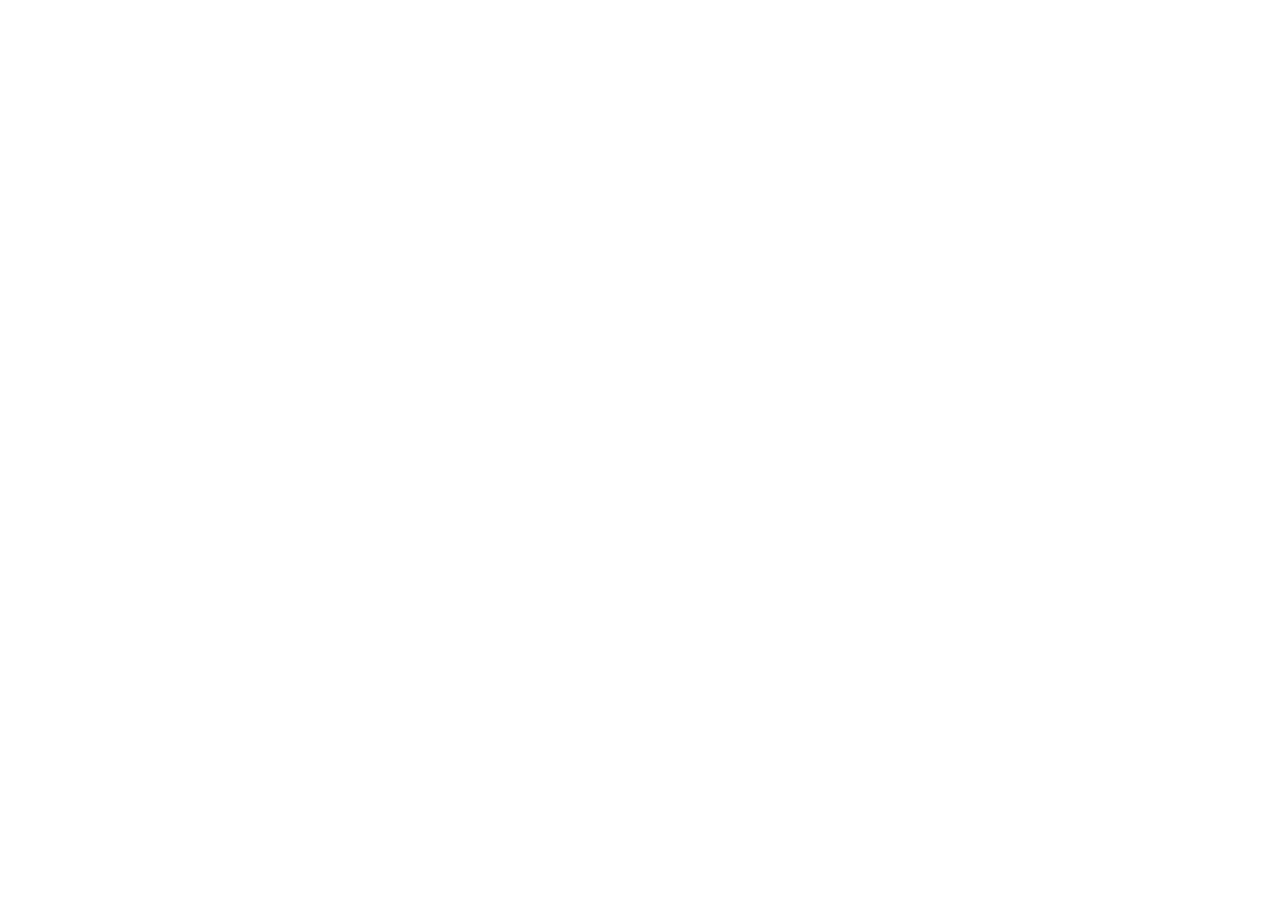
==== index.html @ 5c96bc86 "Commit 1 : arborecence et structure HTML" ====
<!DOCTYPE html>
<html lang="fr">
<head>
  <meta charset="UTF-8">
  <meta name="viewport" content="width=device-width, initial-scale=1.0">
  <title>AfriTalent - Accueil</title>

  <link href="https://cdn.jsdelivr.net/npm/bootstrap@5.3.0/dist/css/bootstrap.min.css" rel="stylesheet">
  <link href="https://cdn.jsdelivr.net/npm/bootstrap-icons@1.11.1/font/bootstrap-icons.css" rel="stylesheet">
  <link rel="stylesheet" href="css/style.css">
</head>

<body>

  <!-- Accueil -->

  <script src="https://cdn.jsdelivr.net/npm/bootstrap@5.3.0/dist/js/bootstrap.bundle.min.js"></script>
  <script src="js/main.js"></script>

</body>
</html>
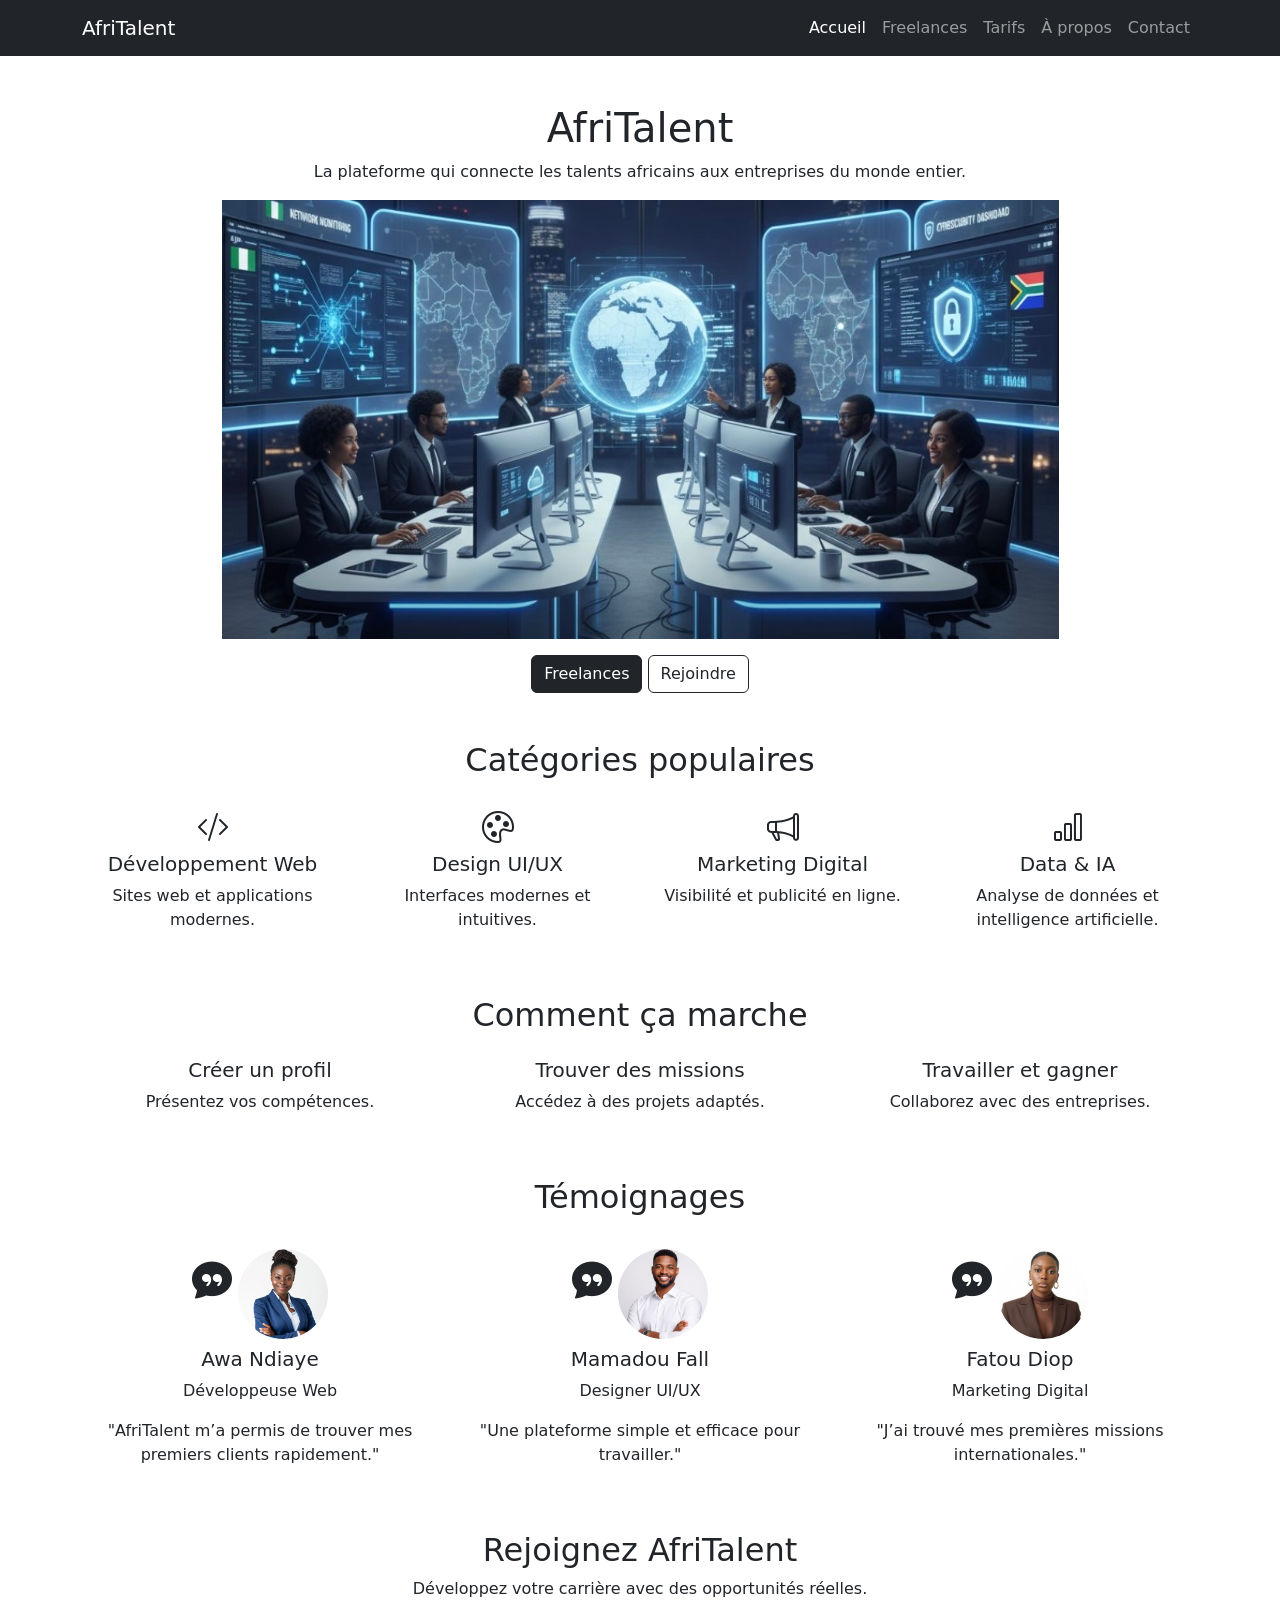
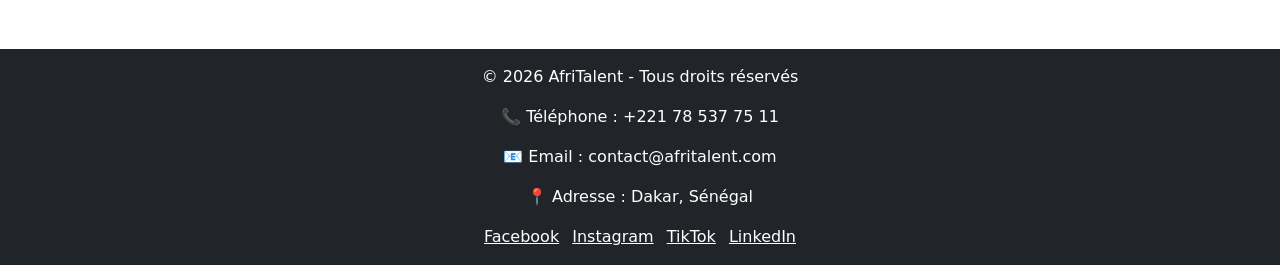
==== commit 7c15acbe: "Commit 2 : ajout de la structure complète des sections du site AfriTalent" ====
--- a/index.html
+++ b/index.html
@@ -12,8 +12,197 @@
 
 <body>
 
-  <!-- Accueil -->
-
+ <!-- NAVBAR -->
+<header>
+<nav class="navbar navbar-expand-lg navbar-dark bg-dark">
+<div class="container">
+
+<a class="navbar-brand" href="index.html">AfriTalent</a>
+
+<button class="navbar-toggler" type="button" data-bs-toggle="collapse" data-bs-target="#menu">
+<span class="navbar-toggler-icon"></span>
+</button>
+
+<div class="collapse navbar-collapse" id="menu">
+
+<ul class="navbar-nav ms-auto">
+
+<li class="nav-item"><a class="nav-link active" href="index.html">Accueil</a></li>
+<li class="nav-item"><a class="nav-link" href="freelances.html">Freelances</a></li>
+<li class="nav-item"><a class="nav-link" href="tarifs.html">Tarifs</a></li>
+<li class="nav-item"><a class="nav-link" href="about.html">À propos</a></li>
+<li class="nav-item"><a class="nav-link" href="contact.html">Contact</a></li>
+
+</ul>
+
+</div>
+</div>
+</nav>
+</header>
+
+<!-- MAIN -->
+<main>
+
+<!-- HERO -->
+
+<section class="container text-center my-5">
+
+<h1>AfriTalent</h1>
+
+<p>La plateforme qui connecte les talents africains aux entreprises du monde entier.</p>
+
+<img src="images/hero.jpg" class="img-fluid w-75 mx-auto d-block" alt="Image principale AfriTalent">
+
+<div class="mt-3">
+<a href="freelances.html" class="btn btn-dark">Freelances</a>
+<a href="contact.html" class="btn btn-outline-dark">Rejoindre</a>
+</div>
+
+</section>
+
+<!-- CATEGORIES -->
+<section class="container my-5">
+
+<h2 class="text-center mb-4">Catégories populaires</h2>
+
+<div class="row text-center">
+
+<div class="col-md-3">
+<i class="bi bi-code-slash fs-2"></i>
+<h5>Développement Web</h5>
+<p>Sites web et applications modernes.</p>
+</div>
+
+<div class="col-md-3">
+<i class="bi bi-palette fs-2"></i>
+<h5>Design UI/UX</h5>
+<p>Interfaces modernes et intuitives.</p>
+</div>
+
+<div class="col-md-3">
+<i class="bi bi-megaphone fs-2"></i>
+<h5>Marketing Digital</h5>
+<p>Visibilité et publicité en ligne.</p>
+</div>
+
+<div class="col-md-3">
+<i class="bi bi-bar-chart fs-2"></i>
+<h5>Data & IA</h5>
+<p>Analyse de données et intelligence artificielle.</p>
+</div>
+
+</div>
+
+</section>
+
+<!-- COMMENT ÇA MARCHE -->
+<section class="container my-5">
+
+<h2 class="text-center mb-4">Comment ça marche</h2>
+
+<div class="row text-center">
+
+<div class="col-md-4">
+<h5>Créer un profil</h5>
+<p>Présentez vos compétences.</p>
+</div>
+
+<div class="col-md-4">
+<h5>Trouver des missions</h5>
+<p>Accédez à des projets adaptés.</p>
+</div>
+
+<div class="col-md-4">
+<h5>Travailler et gagner</h5>
+<p>Collaborez avec des entreprises.</p>
+</div>
+
+</div>
+
+</section>
+
+<!-- TÉMOIGNAGES (CORRIGÉ) -->
+<section class="container my-5">
+
+<h2 class="text-center mb-4">Témoignages</h2>
+
+<div class="row text-center">
+
+<div class="col-md-4">
+
+<i class="bi bi-chat-quote-fill fs-1"></i>
+
+<img src="images/testi1.jpg" class="img-fluid rounded-circle mt-2" width="90" alt="Awa Ndiaye">
+
+<h5 class="mt-2">Awa Ndiaye</h5>
+<p>Développeuse Web</p>
+
+<p>"AfriTalent m’a permis de trouver mes premiers clients rapidement."</p>
+
+</div>
+
+<div class="col-md-4">
+
+<i class="bi bi-chat-quote-fill fs-1"></i>
+
+<img src="images/testi2.jpg" class="img-fluid rounded-circle mt-2" width="90" alt="Mamadou Fall">
+
+<h5 class="mt-2">Mamadou Fall</h5>
+<p>Designer UI/UX</p>
+
+<p>"Une plateforme simple et efficace pour travailler."</p>
+
+</div>
+
+<div class="col-md-4">
+
+<i class="bi bi-chat-quote-fill fs-1"></i>
+
+<img src="images/testi3.jpg" class="img-fluid rounded-circle mt-2" width="90" alt="Fatou Diop">
+
+<h5 class="mt-2">Fatou Diop</h5>
+<p>Marketing Digital</p>
+
+<p>"J’ai trouvé mes premières missions internationales."</p>
+
+</div>
+
+</div>
+
+</section>
+
+<!-- CTA -->
+<section class="container text-center my-5">
+
+<h2>Rejoignez AfriTalent</h2>
+<p>Développez votre carrière avec des opportunités réelles.</p>
+
+</section>
+
+</main>
+
+<!-- FOOTER -->
+<footer class="bg-dark text-white text-center p-3">
+  <p>© 2026 AfriTalent - Tous droits réservés</p>
+
+  <div>
+    <p>📞 Téléphone : +221 78 537 75 11</p>
+    <p>📧 Email : contact@afritalent.com</p>
+    <p>📍 Adresse : Dakar, Sénégal</p>
+  </div>
+
+  <div class="mt-2">
+    <a href="https://www.facebook.com/" target="_blank" class="text-white me-2">Facebook</a>
+    <a href="https://www.instagram.com/" target="_blank" class="text-white me-2">Instagram</a>
+    <a href="https://www.tiktok.com/" target="_blank" class="text-white me-2">TikTok</a>
+    <a href="https://www.linkedin.com/" target="_blank" class="text-white">LinkedIn</a>
+  </div>
+
+</footer>
+</footer>
+
+<!-- Bootstrap JS -->
+ 
   <script src="https://cdn.jsdelivr.net/npm/bootstrap@5.3.0/dist/js/bootstrap.bundle.min.js"></script>
   <script src="js/main.js"></script>
 
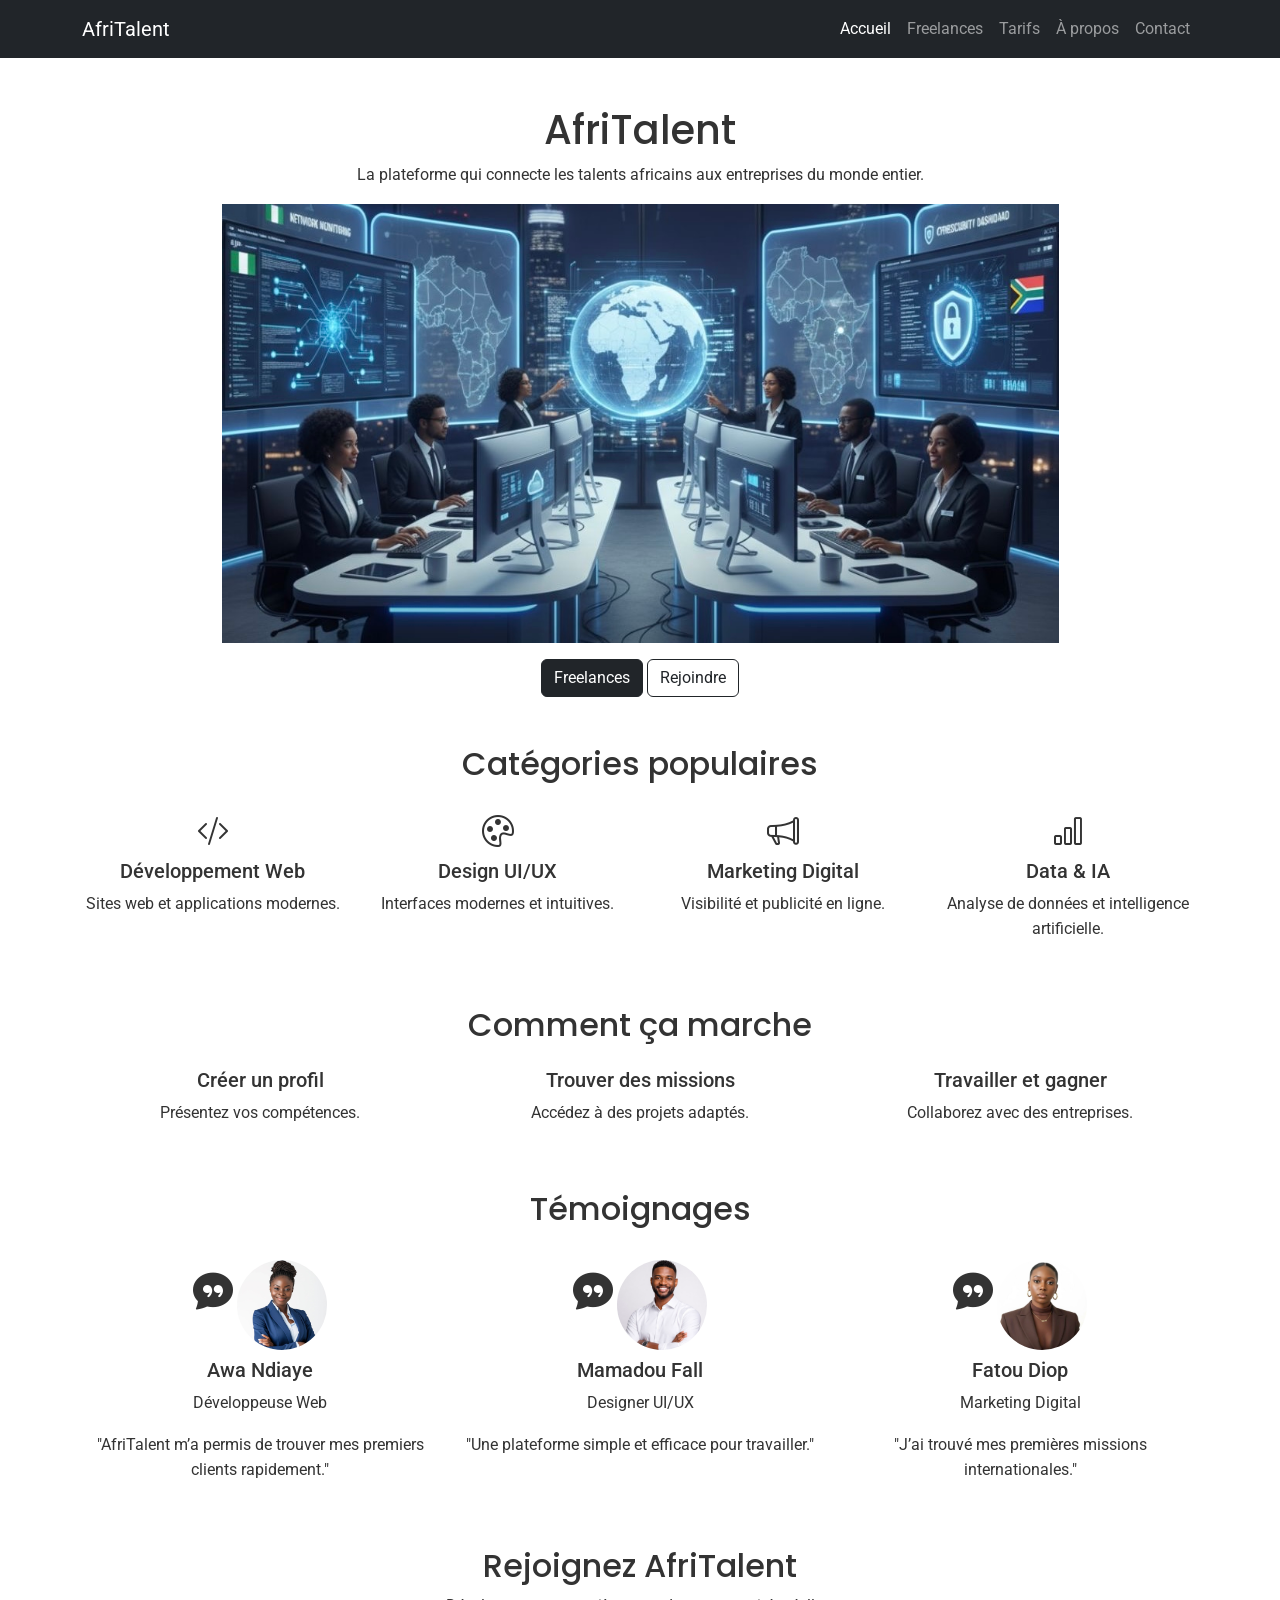
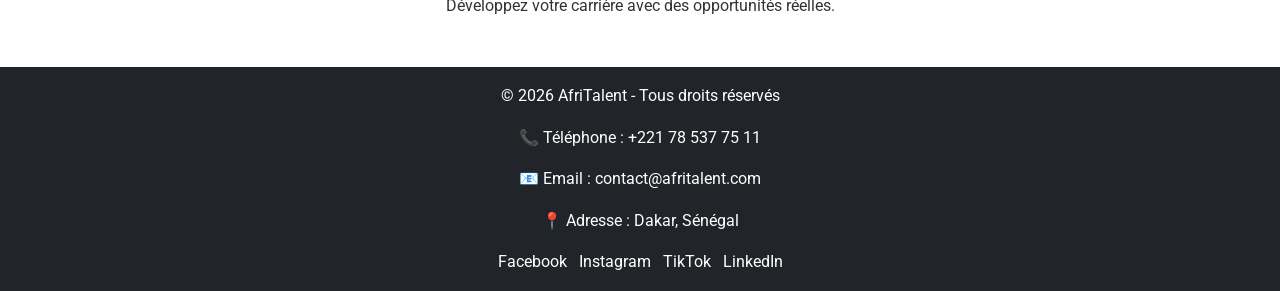
==== commit a2f54966: "Commit 3 : CSS variables, typographie, layout général et styles de base" ====
--- a/index.html
+++ b/index.html
@@ -7,6 +7,7 @@
 
   <link href="https://cdn.jsdelivr.net/npm/bootstrap@5.3.0/dist/css/bootstrap.min.css" rel="stylesheet">
   <link href="https://cdn.jsdelivr.net/npm/bootstrap-icons@1.11.1/font/bootstrap-icons.css" rel="stylesheet">
+  <link href="https://fonts.googleapis.com/css2?family=Poppins:wght@400;600;700&family=Roboto:wght@400;500;700&display=swap" rel="stylesheet">
   <link rel="stylesheet" href="css/style.css">
 </head>
 
@@ -202,7 +203,7 @@
 </footer>
 
 <!-- Bootstrap JS -->
- 
+
   <script src="https://cdn.jsdelivr.net/npm/bootstrap@5.3.0/dist/js/bootstrap.bundle.min.js"></script>
   <script src="js/main.js"></script>
 
--- a/css/style.css
+++ b/css/style.css
@@ -0,0 +1,46 @@
+/* VARIABLES */
+:root {
+  --primary-color: #0d6efd;
+  --secondary-color: #212529;
+  --bg-color: #ffffff;
+  --text-color: #333333;
+  --font-title: "Poppins", sans-serif;
+  --font-body: "Roboto", sans-serif;
+}
+
+/* RESET */
+* {
+  margin: 0;
+  padding: 0;
+  box-sizing: border-box;
+}
+
+/* BODY */
+body {
+  font-family: var(--font-body);
+  background-color: var(--bg-color);
+  color: var(--text-color);
+  line-height: 1.6;
+}
+
+/* TITRES */
+h1, h2, h3, h4 {
+  font-family: var(--font-title);
+}
+
+/* NAVBAR */
+.navbar {
+  background-color: var(--secondary-color);
+}
+
+/* IMAGES */
+img {
+  max-width: 100%;
+  height: auto;
+}
+
+/* LIENS */
+a {
+  text-decoration: none;
+  color: inherit;
+}
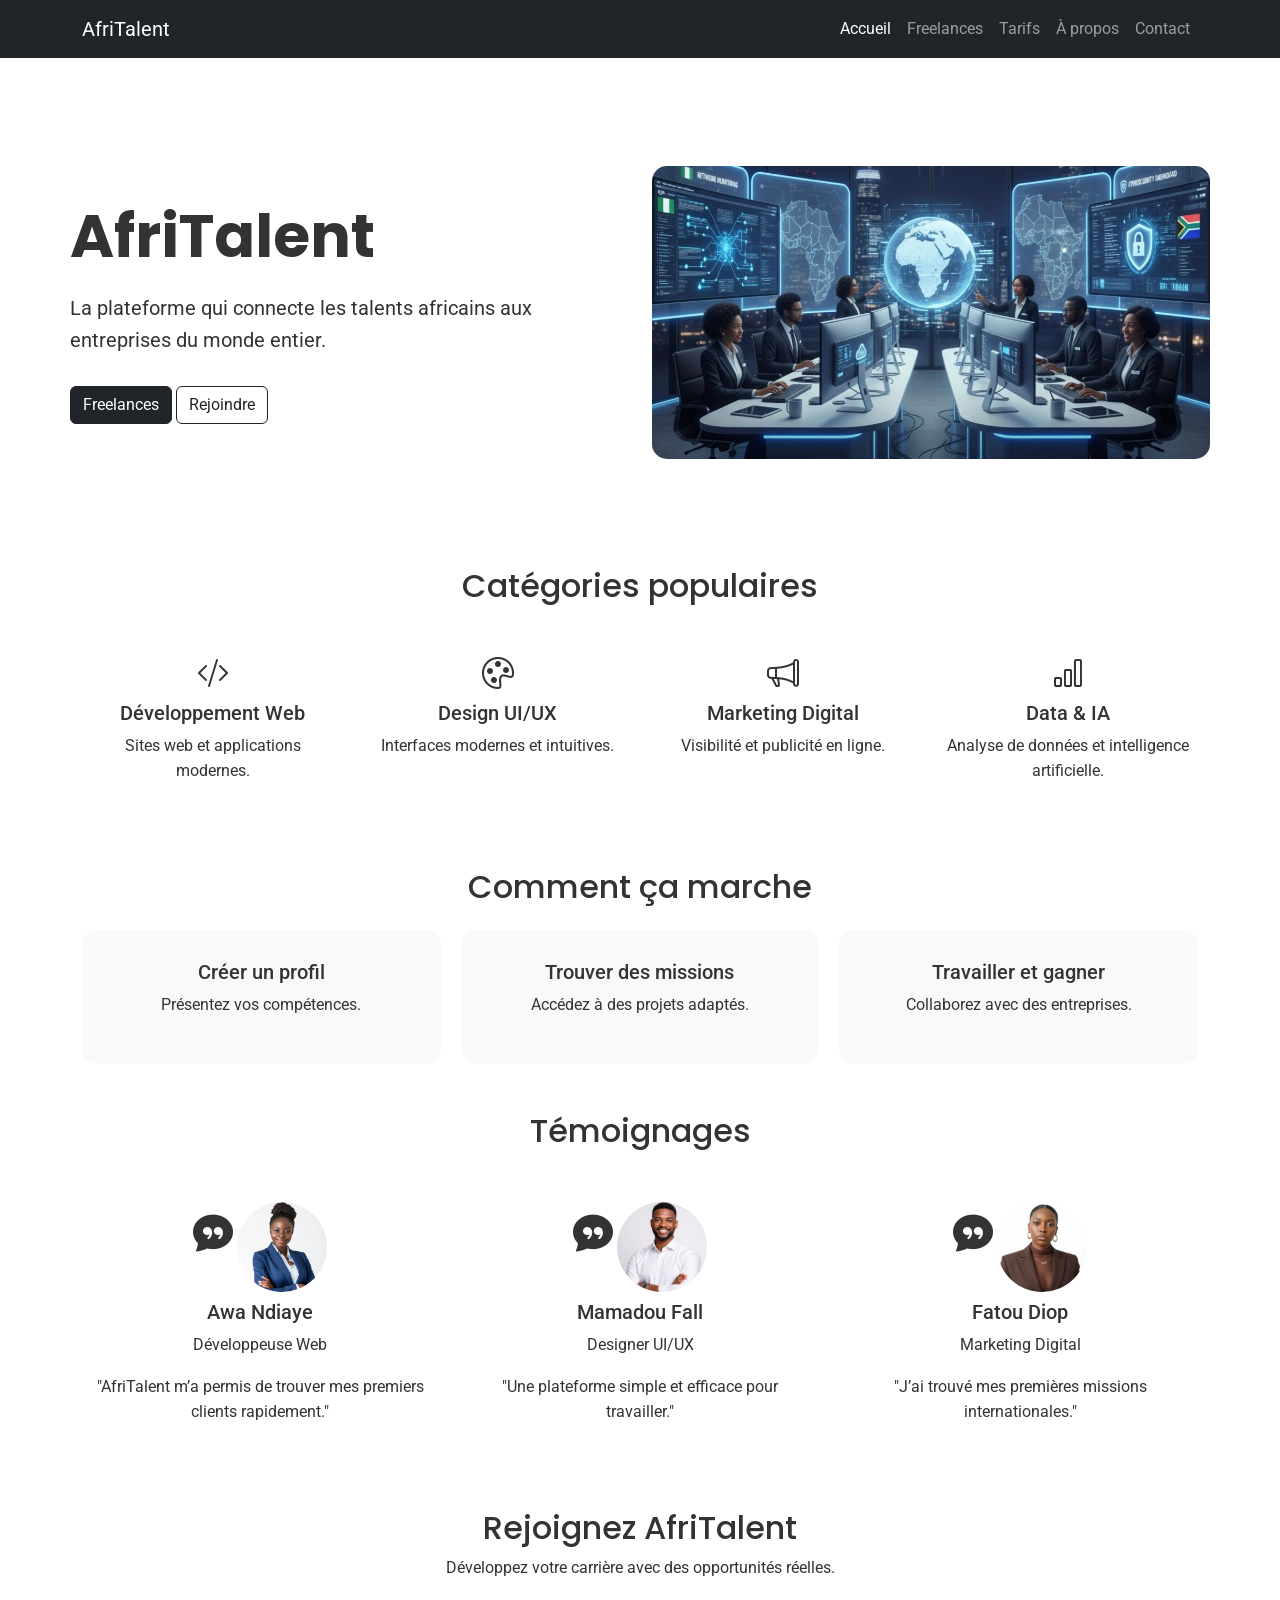
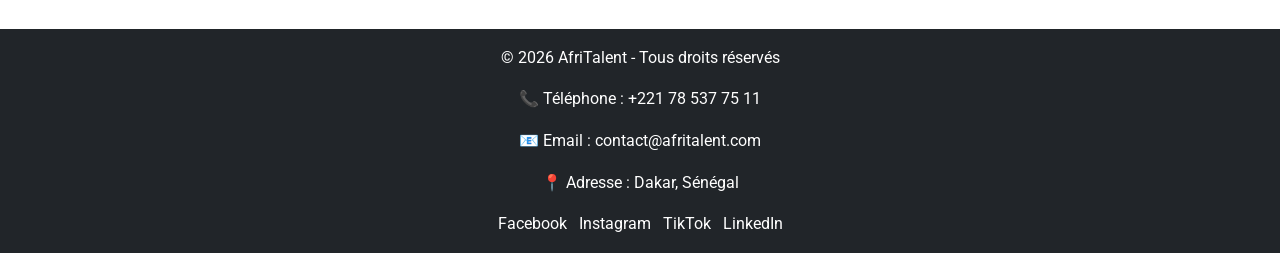
==== commit 9cac737f: "CSS : Bento Grid, sections hero et catégories, effets hover" ====
--- a/index.html
+++ b/index.html
@@ -46,21 +46,33 @@
 
 <!-- HERO -->
 
-<section class="container text-center my-5">
-
-<h1>AfriTalent</h1>
-
-<p>La plateforme qui connecte les talents africains aux entreprises du monde entier.</p>
-
-<img src="images/hero.jpg" class="img-fluid w-75 mx-auto d-block" alt="Image principale AfriTalent">
-
-<div class="mt-3">
-<a href="freelances.html" class="btn btn-dark">Freelances</a>
-<a href="contact.html" class="btn btn-outline-dark">Rejoindre</a>
-</div>
-
-</section>
-
+<section class="hero container my-5">
+
+  <div class="row align-items-center">
+
+    <!-- TEXTE -->
+    <div class="col-md-6 text-center text-md-start">
+
+      <h1>AfriTalent</h1>
+      <p>La plateforme qui connecte les talents africains aux entreprises du monde entier.</p>
+
+      <div class="mt-3">
+        <a href="freelances.html" class="btn btn-dark">Freelances</a>
+        <a href="contact.html" class="btn btn-outline-dark">Rejoindre</a>
+      </div>
+
+    </div>
+
+    <!-- IMAGE -->
+    <div class="col-md-6 text-center">
+
+      <img src="images/hero.jpg" class="img-fluid hero-img" alt="AfriTalent">
+
+    </div>
+
+  </div>
+
+</section>
 <!-- CATEGORIES -->
 <section class="container my-5">
 
@@ -68,25 +80,25 @@
 
 <div class="row text-center">
 
-<div class="col-md-3">
+<div class="col-md-3 category-card">
 <i class="bi bi-code-slash fs-2"></i>
 <h5>Développement Web</h5>
 <p>Sites web et applications modernes.</p>
 </div>
 
-<div class="col-md-3">
+<div class="col-md-3 category-card">
 <i class="bi bi-palette fs-2"></i>
 <h5>Design UI/UX</h5>
 <p>Interfaces modernes et intuitives.</p>
 </div>
 
-<div class="col-md-3">
+<div class="col-md-3 category-card">
 <i class="bi bi-megaphone fs-2"></i>
 <h5>Marketing Digital</h5>
 <p>Visibilité et publicité en ligne.</p>
 </div>
 
-<div class="col-md-3">
+<div class="col-md-3 category-card">
 <i class="bi bi-bar-chart fs-2"></i>
 <h5>Data & IA</h5>
 <p>Analyse de données et intelligence artificielle.</p>
@@ -101,19 +113,18 @@
 
 <h2 class="text-center mb-4">Comment ça marche</h2>
 
-<div class="row text-center">
-
-<div class="col-md-4">
+<div class="bento-grid">
+<div class="bento-item">
 <h5>Créer un profil</h5>
 <p>Présentez vos compétences.</p>
 </div>
 
-<div class="col-md-4">
+<div class="bento-item">
 <h5>Trouver des missions</h5>
 <p>Accédez à des projets adaptés.</p>
 </div>
 
-<div class="col-md-4">
+<div class="bento-item">
 <h5>Travailler et gagner</h5>
 <p>Collaborez avec des entreprises.</p>
 </div>
@@ -122,14 +133,14 @@
 
 </section>
 
-<!-- TÉMOIGNAGES (CORRIGÉ) -->
+<!-- TÉMOIGNAGES  -->
 <section class="container my-5">
 
 <h2 class="text-center mb-4">Témoignages</h2>
 
 <div class="row text-center">
 
-<div class="col-md-4">
+<div class="col-md-4 testimonial-card">
 
 <i class="bi bi-chat-quote-fill fs-1"></i>
 
@@ -142,8 +153,7 @@
 
 </div>
 
-<div class="col-md-4">
-
+<div class="col-md-4 testimonial-card">
 <i class="bi bi-chat-quote-fill fs-1"></i>
 
 <img src="images/testi2.jpg" class="img-fluid rounded-circle mt-2" width="90" alt="Mamadou Fall">
@@ -155,7 +165,7 @@
 
 </div>
 
-<div class="col-md-4">
+<div class="col-md-4 testimonial-card">
 
 <i class="bi bi-chat-quote-fill fs-1"></i>
 
@@ -200,7 +210,6 @@
   </div>
 
 </footer>
-</footer>
 
 <!-- Bootstrap JS -->
 
--- a/css/style.css
+++ b/css/style.css
@@ -43,4 +43,71 @@
 a {
   text-decoration: none;
   color: inherit;
+}
+/* HERO */
+.hero {
+  text-align: center;
+  padding: 80px 20px;
+}
+
+.hero h1 {
+  font-size: 60px;
+  margin-bottom: 20px;
+}
+
+.hero p {
+  font-size: 20px;
+  margin-bottom: 30px;
+}
+
+/* BENTO GRID */
+.bento-grid {
+  display: grid;
+  grid-template-columns: repeat(3, 1fr);
+  gap: 20px;
+}
+
+.bento-item {
+  background-color: #f8f9fa;
+  padding: 30px;
+  border-radius: 15px;
+  text-align: center;
+}
+
+/* CATEGORIES */
+.category-card {
+  padding: 20px;
+  border-radius: 15px;
+  transition: 0.3s;
+}
+
+.category-card:hover {
+  transform: translateY(-10px);
+  box-shadow: 0 8px 20px rgba(0,0,0,0.2);
+}
+
+/* TEMOIGNAGES */
+.testimonial-card {
+  text-align: center;
+  padding: 20px;
+  transition: 0.3s;
+}
+
+.testimonial-card:hover {
+  transform: translateY(-5px);
+  box-shadow: 0 8px 20px rgba(0,0,0,0.2);
+}
+.hero {
+  padding: 60px 0;
+}
+
+.hero h1 {
+  font-size: 60px;
+  font-weight: 700;
+}
+
+.hero-img {
+  max-height: 400px;
+  object-fit: cover;
+  border-radius: 15px;
 }
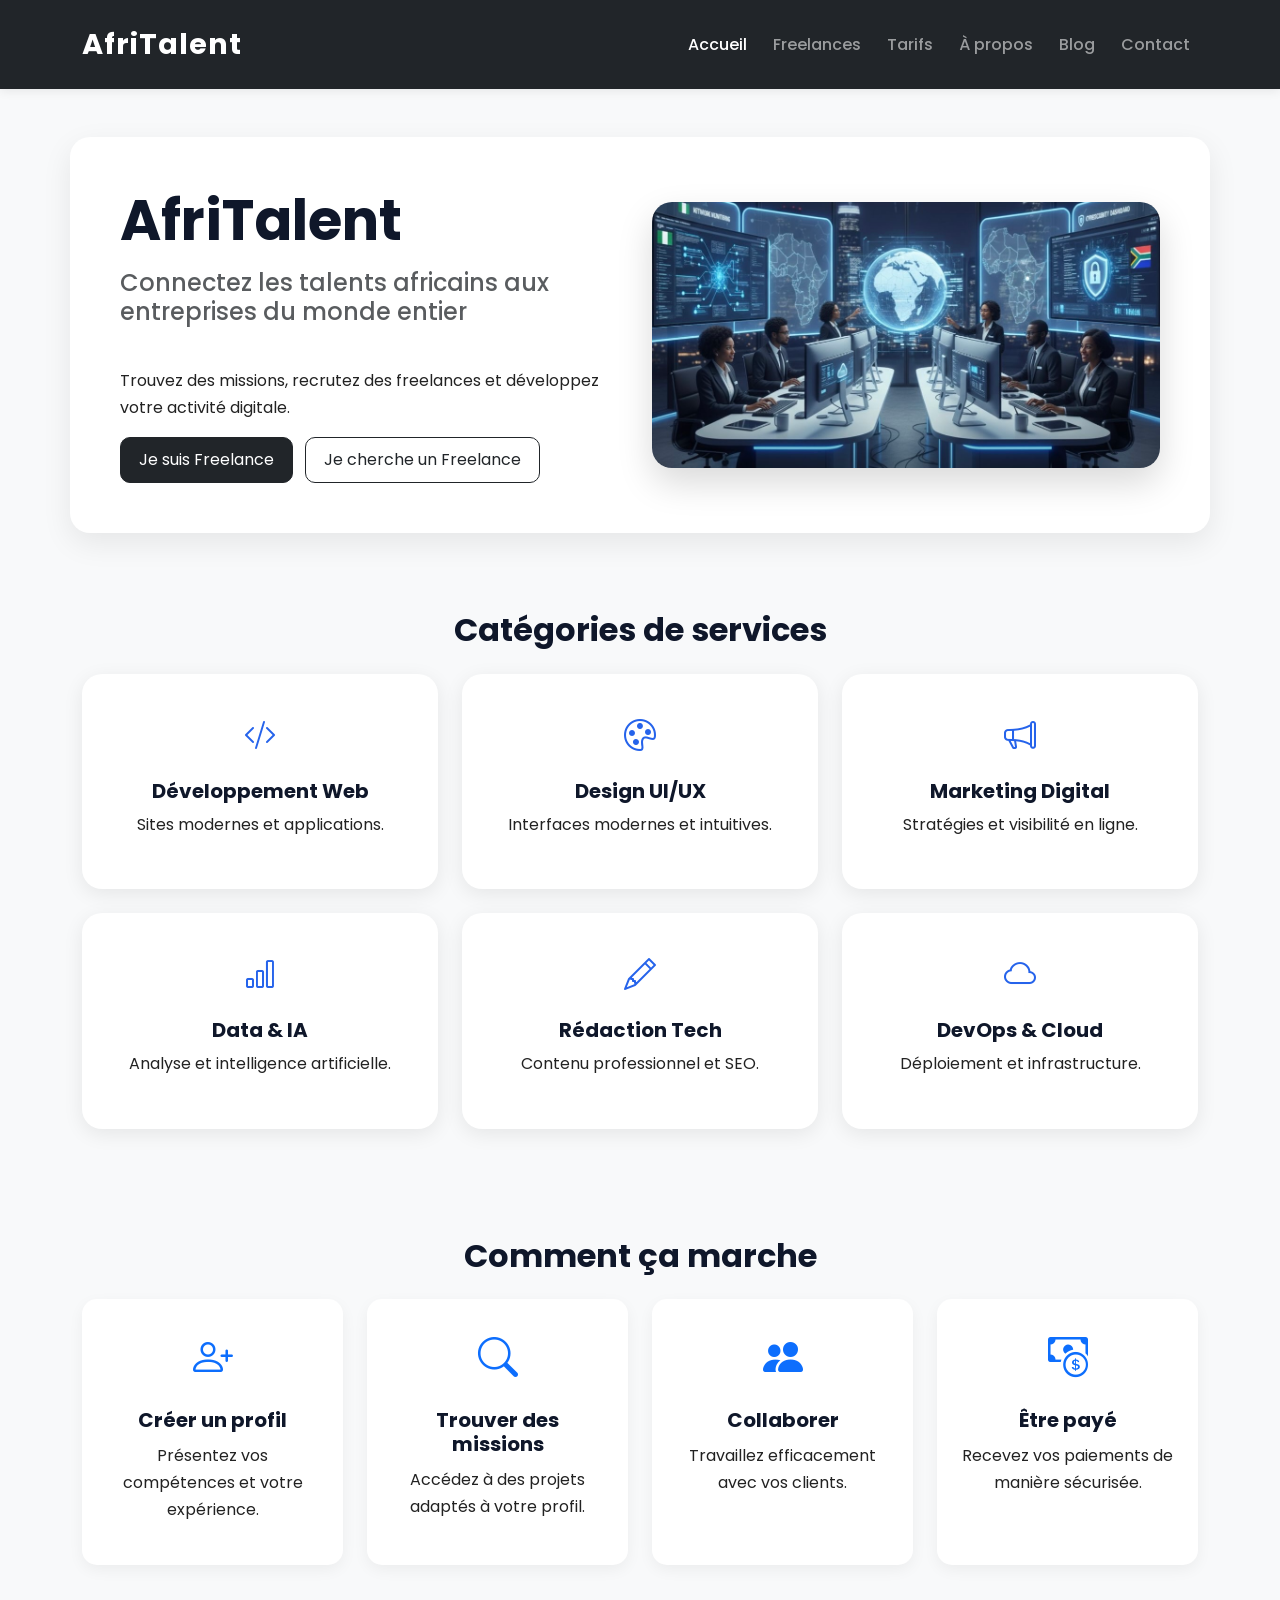
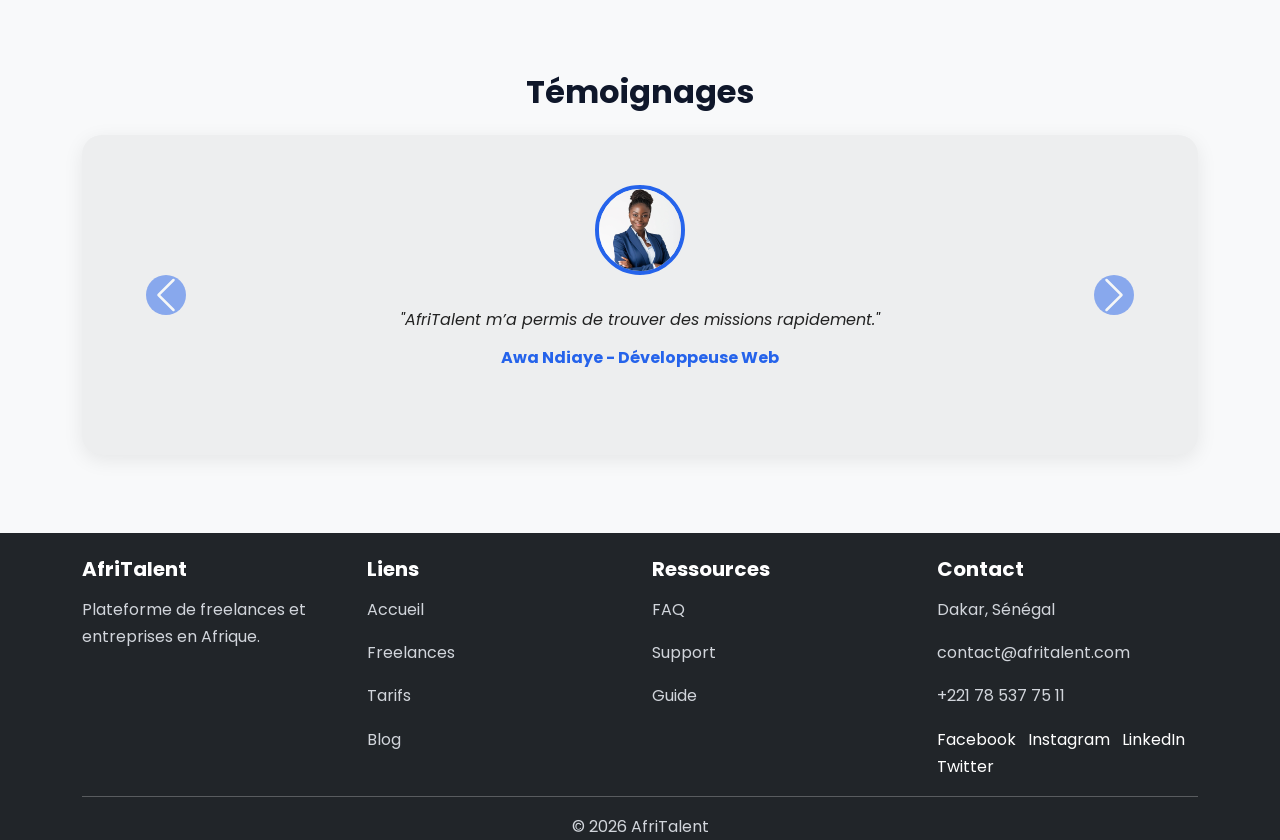
==== commit 034e5dcf: "comit 4 : CSS Bento Grid et section ameliorees" ====
--- a/index.html
+++ b/index.html
@@ -1,8 +1,10 @@
 <!DOCTYPE html>
 <html lang="fr">
+
 <head>
   <meta charset="UTF-8">
   <meta name="viewport" content="width=device-width, initial-scale=1.0">
+
   <title>AfriTalent - Accueil</title>
 
   <link href="https://cdn.jsdelivr.net/npm/bootstrap@5.3.0/dist/css/bootstrap.min.css" rel="stylesheet">
@@ -13,9 +15,9 @@
 
 <body>
 
- <!-- NAVBAR -->
+<!-- NAVBAR -->
 <header>
-<nav class="navbar navbar-expand-lg navbar-dark bg-dark">
+<nav class="navbar navbar-expand-lg navbar-dark bg-dark sticky-top">
 <div class="container">
 
 <a class="navbar-brand" href="index.html">AfriTalent</a>
@@ -32,6 +34,7 @@
 <li class="nav-item"><a class="nav-link" href="freelances.html">Freelances</a></li>
 <li class="nav-item"><a class="nav-link" href="tarifs.html">Tarifs</a></li>
 <li class="nav-item"><a class="nav-link" href="about.html">À propos</a></li>
+<li class="nav-item"><a class="nav-link" href="blog.html">Blog</a></li>
 <li class="nav-item"><a class="nav-link" href="contact.html">Contact</a></li>
 
 </ul>
@@ -41,180 +44,253 @@
 </nav>
 </header>
 
-<!-- MAIN -->
 <main>
 
-<!-- HERO -->
-
-<section class="hero container my-5">
-
-  <div class="row align-items-center">
-
-    <!-- TEXTE -->
-    <div class="col-md-6 text-center text-md-start">
-
-      <h1>AfriTalent</h1>
-      <p>La plateforme qui connecte les talents africains aux entreprises du monde entier.</p>
-
-      <div class="mt-3">
-        <a href="freelances.html" class="btn btn-dark">Freelances</a>
-        <a href="contact.html" class="btn btn-outline-dark">Rejoindre</a>
-      </div>
-
-    </div>
-
-    <!-- IMAGE -->
-    <div class="col-md-6 text-center">
-
-      <img src="images/hero.jpg" class="img-fluid hero-img" alt="AfriTalent">
-
-    </div>
-
-  </div>
-
-</section>
+<!-- HERO FINAL -->
+<section class="container my-5">
+
+<div class="row align-items-center">
+
+  <!-- TEXTE -->
+  <div class="col-md-6">
+
+    <h1>AfriTalent</h1>
+
+    <h2 class="h4 text-muted">
+      Connectez les talents africains aux entreprises du monde entier
+    </h2>
+
+    <p>
+      Trouvez des missions, recrutez des freelances et développez votre activité digitale.
+    </p>
+
+    <div class="mt-3">
+
+      <a href="freelances.html" class="btn btn-dark me-2">
+        Je suis Freelance
+      </a>
+
+      <a href="contact.html" class="btn btn-outline-dark">
+        Je cherche un Freelance
+      </a>
+
+    </div>
+
+    
+  </div>
+
+  <!-- IMAGE -->
+  <div class="col-md-6 text-center">
+
+    <img src="images/hero.jpg" class="img-fluid rounded" alt="AfriTalent plateforme">
+
+  </div>
+
+</div>
+
+</section>
+
 <!-- CATEGORIES -->
 <section class="container my-5">
 
-<h2 class="text-center mb-4">Catégories populaires</h2>
-
-<div class="row text-center">
-
-<div class="col-md-3 category-card">
-<i class="bi bi-code-slash fs-2"></i>
-<h5>Développement Web</h5>
-<p>Sites web et applications modernes.</p>
-</div>
-
-<div class="col-md-3 category-card">
-<i class="bi bi-palette fs-2"></i>
-<h5>Design UI/UX</h5>
-<p>Interfaces modernes et intuitives.</p>
-</div>
-
-<div class="col-md-3 category-card">
-<i class="bi bi-megaphone fs-2"></i>
-<h5>Marketing Digital</h5>
-<p>Visibilité et publicité en ligne.</p>
-</div>
-
-<div class="col-md-3 category-card">
-<i class="bi bi-bar-chart fs-2"></i>
-<h5>Data & IA</h5>
-<p>Analyse de données et intelligence artificielle.</p>
-</div>
-
-</div>
-
-</section>
-
-<!-- COMMENT ÇA MARCHE -->
-<section class="container my-5">
-
-<h2 class="text-center mb-4">Comment ça marche</h2>
-
-<div class="bento-grid">
-<div class="bento-item">
-<h5>Créer un profil</h5>
-<p>Présentez vos compétences.</p>
-</div>
-
-<div class="bento-item">
-<h5>Trouver des missions</h5>
-<p>Accédez à des projets adaptés.</p>
-</div>
-
-<div class="bento-item">
-<h5>Travailler et gagner</h5>
-<p>Collaborez avec des entreprises.</p>
-</div>
-
-</div>
-
-</section>
-
-<!-- TÉMOIGNAGES  -->
+<h2 class="text-center mb-4">Catégories de services</h2>
+
+<div class="row text-center g-4">
+
+<div class="col-md-4">
+  <div class="service-card">
+    <i class="bi bi-code-slash fs-2"></i>
+    <h5 class="mt-3">Développement Web</h5>
+    <p>Sites modernes et applications.</p>
+  </div>
+</div>
+
+<div class="col-md-4">
+  <div class="service-card">
+    <i class="bi bi-palette fs-2"></i>
+    <h5 class="mt-3">Design UI/UX</h5>
+    <p>Interfaces modernes et intuitives.</p>
+  </div>
+</div>
+
+<div class="col-md-4">
+  <div class="service-card">
+    <i class="bi bi-megaphone fs-2"></i>
+    <h5 class="mt-3">Marketing Digital</h5>
+    <p>Stratégies et visibilité en ligne.</p>
+  </div>
+</div>
+
+<div class="col-md-4">
+  <div class="service-card">
+    <i class="bi bi-bar-chart fs-2"></i>
+    <h5 class="mt-3">Data & IA</h5>
+    <p>Analyse et intelligence artificielle.</p>
+  </div>
+</div>
+
+<div class="col-md-4">
+  <div class="service-card">
+    <i class="bi bi-pencil fs-2"></i>
+    <h5 class="mt-3">Rédaction Tech</h5>
+    <p>Contenu professionnel et SEO.</p>
+  </div>
+</div>
+
+<div class="col-md-4">
+  <div class="service-card">
+    <i class="bi bi-cloud fs-2"></i>
+    <h5 class="mt-3">DevOps & Cloud</h5>
+    <p>Déploiement et infrastructure.</p>
+  </div>
+</div>
+
+</div>
+
+</section>
+
+    <!-- COMMENT ÇA MARCHE -->
+<section class="container my-5">
+
+  <h2 class="text-center mb-4">Comment ça marche</h2>
+
+  <div class="row text-center g-4">
+
+    <!-- Étape 1 -->
+    <div class="col-md-3">
+      <div class="step-card">
+        <i class="bi bi-person-plus fs-1"></i>
+        <h5 class="mt-3">Créer un profil</h5>
+        <p>Présentez vos compétences et votre expérience.</p>
+      </div>
+    </div>
+
+    <!-- Étape 2 -->
+    <div class="col-md-3">
+      <div class="step-card">
+        <i class="bi bi-search fs-1"></i>
+        <h5 class="mt-3">Trouver des missions</h5>
+        <p>Accédez à des projets adaptés à votre profil.</p>
+      </div>
+    </div>
+
+    <!-- Étape 3 -->
+    <div class="col-md-3">
+      <div class="step-card">
+        <i class="bi bi-people-fill fs-1"></i>
+        <h5 class="mt-3">Collaborer</h5>
+        <p>Travaillez efficacement avec vos clients.</p>
+      </div>
+    </div>
+
+    <!-- Étape 4 -->
+    <div class="col-md-3">
+      <div class="step-card">
+        <i class="bi bi-cash-coin fs-1"></i>
+        <h5 class="mt-3">Être payé</h5>
+        <p>Recevez vos paiements de manière sécurisée.</p>
+      </div>
+    </div>
+
+  </div>
+
+</section>
+
+<!-- TÉMOIGNAGES CAROUSEL -->
 <section class="container my-5">
 
 <h2 class="text-center mb-4">Témoignages</h2>
 
-<div class="row text-center">
-
-<div class="col-md-4 testimonial-card">
-
-<i class="bi bi-chat-quote-fill fs-1"></i>
-
-<img src="images/testi1.jpg" class="img-fluid rounded-circle mt-2" width="90" alt="Awa Ndiaye">
-
-<h5 class="mt-2">Awa Ndiaye</h5>
-<p>Développeuse Web</p>
-
-<p>"AfriTalent m’a permis de trouver mes premiers clients rapidement."</p>
-
-</div>
-
-<div class="col-md-4 testimonial-card">
-<i class="bi bi-chat-quote-fill fs-1"></i>
-
-<img src="images/testi2.jpg" class="img-fluid rounded-circle mt-2" width="90" alt="Mamadou Fall">
-
-<h5 class="mt-2">Mamadou Fall</h5>
-<p>Designer UI/UX</p>
-
-<p>"Une plateforme simple et efficace pour travailler."</p>
-
-</div>
-
-<div class="col-md-4 testimonial-card">
-
-<i class="bi bi-chat-quote-fill fs-1"></i>
-
-<img src="images/testi3.jpg" class="img-fluid rounded-circle mt-2" width="90" alt="Fatou Diop">
-
-<h5 class="mt-2">Fatou Diop</h5>
-<p>Marketing Digital</p>
-
-<p>"J’ai trouvé mes premières missions internationales."</p>
-
-</div>
-
-</div>
-
-</section>
-
-<!-- CTA -->
-<section class="container text-center my-5">
-
-<h2>Rejoignez AfriTalent</h2>
-<p>Développez votre carrière avec des opportunités réelles.</p>
+<div id="carouselTesti" class="carousel slide" data-bs-ride="carousel" data-bs-interval="2000">
+
+<div class="carousel-inner text-center">
+
+  <div class="carousel-item active">
+    <img src="images/testi1.jpg" class="rounded-circle mb-3" width="80" alt="Awa Ndiaye">
+    <p>"AfriTalent m’a permis de trouver des missions rapidement."</p>
+    <h6>Awa Ndiaye - Développeuse Web</h6>
+  </div>
+
+  <div class="carousel-item">
+    <img src="images/testi2.jpg" class="rounded-circle mb-3" width="80" alt="Mamadou Fall">
+    <p>"Plateforme simple et efficace."</p>
+    <h6>Mamadou Fall - Designer UI/UX</h6>
+  </div>
+
+  <div class="carousel-item">
+    <img src="images/testi3.jpg" class="rounded-circle mb-3" width="80" alt="Fatou Diop">
+    <p>"J’ai trouvé des clients internationaux."</p>
+    <h6>Fatou Diop - Marketing Digital</h6>
+  </div>
+
+</div>
+
+<button class="carousel-control-prev" type="button" data-bs-target="#carouselTesti" data-bs-slide="prev">
+<span class="carousel-control-prev-icon"></span>
+</button>
+
+<button class="carousel-control-next" type="button" data-bs-target="#carouselTesti" data-bs-slide="next">
+  <span class="carousel-control-next-icon"></span>
+</button>
+</div>
 
 </section>
 
 </main>
 
-<!-- FOOTER -->
-<footer class="bg-dark text-white text-center p-3">
-  <p>© 2026 AfriTalent - Tous droits réservés</p>
-
-  <div>
-    <p>📞 Téléphone : +221 78 537 75 11</p>
-    <p>📧 Email : contact@afritalent.com</p>
-    <p>📍 Adresse : Dakar, Sénégal</p>
-  </div>
-
-  <div class="mt-2">
-    <a href="https://www.facebook.com/" target="_blank" class="text-white me-2">Facebook</a>
-    <a href="https://www.instagram.com/" target="_blank" class="text-white me-2">Instagram</a>
-    <a href="https://www.tiktok.com/" target="_blank" class="text-white me-2">TikTok</a>
-    <a href="https://www.linkedin.com/" target="_blank" class="text-white">LinkedIn</a>
-  </div>
+<!-- FOOTER FINAL -->
+<footer class="bg-dark text-white pt-4 mt-5">
+
+<div class="container">
+
+<div class="row">
+
+  <div class="col-md-3">
+    <h5>AfriTalent</h5>
+    <p>Plateforme de freelances et entreprises en Afrique.</p>
+  </div>
+
+  <div class="col-md-3">
+    <h5>Liens</h5>
+    <p>Accueil</p>
+    <p>Freelances</p>
+    <p>Tarifs</p>
+    <p>Blog</p>
+  </div>
+
+  <div class="col-md-3">
+    <h5>Ressources</h5>
+    <p>FAQ</p>
+    <p>Support</p>
+    <p>Guide</p>
+  </div>
+
+  <div class="col-md-3">
+    <h5>Contact</h5>
+    <p>Dakar, Sénégal</p>
+    <p>contact@afritalent.com</p>
+    <p>+221 78 537 75 11</p>
+
+    <div>
+      <a href="https://facebook.com" class="text-white me-2">Facebook</a>
+      <a href="https://instagram.com" class="text-white me-2">Instagram</a>
+      <a href="https://linkedin.com" class="text-white me-2">LinkedIn</a>
+      <a href="https://twitter.com" class="text-white">Twitter</a>
+    </div>
+
+  </div>
+
+</div>
+
+<hr>
+
+<p class="text-center mb-0">© 2026 AfriTalent</p>
+
+</div>
 
 </footer>
 
-<!-- Bootstrap JS -->
-
-  <script src="https://cdn.jsdelivr.net/npm/bootstrap@5.3.0/dist/js/bootstrap.bundle.min.js"></script>
-  <script src="js/main.js"></script>
+<script src="https://cdn.jsdelivr.net/npm/bootstrap@5.3.0/dist/js/bootstrap.bundle.min.js"></script>
 
 </body>
 </html>
--- a/css/style.css
+++ b/css/style.css
@@ -1,113 +1,426 @@
-/* VARIABLES */
-:root {
-  --primary-color: #0d6efd;
-  --secondary-color: #212529;
-  --bg-color: #ffffff;
-  --text-color: #333333;
-  --font-title: "Poppins", sans-serif;
-  --font-body: "Roboto", sans-serif;
-}
-
-/* RESET */
-* {
-  margin: 0;
-  padding: 0;
-  box-sizing: border-box;
-}
-
-/* BODY */
-body {
-  font-family: var(--font-body);
-  background-color: var(--bg-color);
-  color: var(--text-color);
-  line-height: 1.6;
-}
-
-/* TITRES */
-h1, h2, h3, h4 {
-  font-family: var(--font-title);
-}
-
-/* NAVBAR */
-.navbar {
-  background-color: var(--secondary-color);
-}
-
-/* IMAGES */
-img {
-  max-width: 100%;
-  height: auto;
-}
-
-/* LIENS */
-a {
-  text-decoration: none;
-  color: inherit;
-}
-/* HERO */
-.hero {
-  text-align: center;
-  padding: 80px 20px;
-}
-
-.hero h1 {
-  font-size: 60px;
-  margin-bottom: 20px;
-}
-
-.hero p {
-  font-size: 20px;
-  margin-bottom: 30px;
-}
-
-/* BENTO GRID */
-.bento-grid {
-  display: grid;
-  grid-template-columns: repeat(3, 1fr);
-  gap: 20px;
-}
-
-.bento-item {
-  background-color: #f8f9fa;
-  padding: 30px;
-  border-radius: 15px;
-  text-align: center;
-}
-
-/* CATEGORIES */
-.category-card {
-  padding: 20px;
-  border-radius: 15px;
-  transition: 0.3s;
-}
-
-.category-card:hover {
-  transform: translateY(-10px);
-  box-shadow: 0 8px 20px rgba(0,0,0,0.2);
-}
-
-/* TEMOIGNAGES */
-.testimonial-card {
-  text-align: center;
-  padding: 20px;
-  transition: 0.3s;
-}
-
-.testimonial-card:hover {
-  transform: translateY(-5px);
-  box-shadow: 0 8px 20px rgba(0,0,0,0.2);
-}
-.hero {
-  padding: 60px 0;
-}
-
-.hero h1 {
-  font-size: 60px;
-  font-weight: 700;
-}
-
-.hero-img {
-  max-height: 400px;
-  object-fit: cover;
-  border-radius: 15px;
-}+/* Variables */
+
+:root{
+--primary:#0f172a;
+--secondary:#2563eb;
+--accent:#f59e0b;
+--light:#f8fafc;
+--white:#ffffff;
+--text:#334155;
+
+--title-font:'Poppins',sans-serif;
+--body-font:'Roboto',sans-serif;
+}
+
+/* Base */
+
+*{
+margin:0;
+padding:0;
+box-sizing:border-box;
+}
+
+body{
+font-family:var(--body-font);
+background:var(--light);
+color:var(--text);
+line-height:1.7;
+}
+
+h1,h2,h3,h4,h5,h6{
+font-family:var(--title-font);
+color:var(--primary);
+font-weight:700;
+}
+
+section{
+padding-top:30px;
+padding-bottom:30px;
+}
+
+/* Navbar */
+
+.navbar{
+padding:15px 0;
+box-shadow:0 2px 10px rgba(0,0,0,0.08);
+}
+
+.navbar-brand{
+font-family:var(--title-font);
+font-size:1.8rem;
+font-weight:700;
+}
+
+.nav-link{
+font-weight:500;
+margin-left:10px;
+}
+
+.nav-link:hover{
+color:#ffffff !important;
+}
+
+/* Hero */
+
+main section:first-of-type{
+background:#ffffff;
+border-radius:20px;
+padding:50px;
+box-shadow:0 10px 30px rgba(0,0,0,0.08);
+}
+
+h1{
+font-size:3.5rem;
+margin-bottom:15px;
+}
+
+h2{
+margin-bottom:20px;
+}
+
+.btn-dark{
+padding:12px 25px;
+border-radius:10px;
+}
+
+.btn-outline-dark{
+padding:12px 25px;
+border-radius:10px;
+}
+
+.img-fluid.rounded{
+border-radius:20px !important;
+box-shadow:0 15px 35px rgba(0,0,0,0.15);
+transition:0.4s;
+}
+
+.img-fluid.rounded:hover{
+transform:scale(1.03);
+}
+
+/* Titres sections */
+
+section h2{
+font-size:2rem;
+margin-bottom:40px !important;
+}
+
+
+
+/* Catégories */
+
+.service-card{
+  background:#ffffff;
+  padding:35px 25px;
+  border-radius:20px;
+  box-shadow:0 5px 20px rgba(0,0,0,0.08);
+  transition:0.4s;
+  height:100%;
+}
+
+.service-card i{
+  color:#2563eb;
+}
+
+.service-card:hover{
+  transform:translateY(-10px);
+  box-shadow:0 15px 35px rgba(37,99,235,0.20);
+}
+
+section:nth-of-type(2) .col-md-4:hover{
+transform:translateY(-10px);
+box-shadow:0 15px 35px rgba(37,99,235,0.18);
+}
+
+section:nth-of-type(2) i{
+color:var(--secondary);
+margin-bottom:15px;
+display:block;
+}
+
+/* Comment ça marche */
+
+.step-card{
+background:#ffffff;
+padding:30px 20px;
+border-radius:18px;
+height:100%;
+box-shadow:0 5px 20px rgba(0,0,0,0.06);
+transition:0.4s;
+}
+
+.step-card:hover{
+transform:translateY(-8px);
+box-shadow:0 15px 35px rgba(37,99,235,0.18);
+}
+
+.step-card i{
+color:var(--secondary);
+display:block;
+margin-bottom:10px;
+}
+
+.step-card h5{
+margin-bottom:10px;
+}
+
+/* Témoignages */
+
+#carouselTesti{
+background:#edeeef;
+padding:50px;
+border-radius:20px;
+box-shadow:0 5px 20px rgba(0,0,0,0.08);
+}
+
+.carousel-item{
+min-height:220px;
+}
+
+.carousel-item img{
+width:90px;
+height:90px;
+object-fit:cover;
+border:4px solid var(--secondary);
+}
+
+.carousel-item p{
+max-width:700px;
+margin:15px auto;
+font-style:italic;
+}
+
+.carousel-item h6{
+color:var(--secondary);
+}
+
+.carousel-control-prev-icon,
+.carousel-control-next-icon{
+background-color:var(--secondary);
+border-radius:50%;
+padding:20px;
+}
+
+/* Footer */
+
+footer{
+background:var(--primary) !important;
+}
+
+footer h5{
+color:#ffffff;
+margin-bottom:15px;
+}
+
+footer p{
+color:#d1d5db;
+}
+
+footer a{
+text-decoration:none;
+transition:0.3s;
+}
+
+footer a:hover{
+color:var(--accent) !important;
+}
+
+/* Mobile */
+
+@media(max-width:768px){
+
+h1{
+font-size:2.3rem;
+text-align:center;
+}
+
+main section:first-of-type{
+padding:30px;
+}
+
+.btn{
+margin-bottom:10px;
+}
+
+footer{
+text-align:center;
+}
+
+}
+
+/* police tarifs */
+body{
+  font-family: 'Poppins', sans-serif;
+  background:#f8f9fa;
+  color:#222;
+}
+
+/* navbar */
+.navbar{
+  transition:0.3s;
+}
+
+.navbar-brand{
+  font-weight:700;
+  letter-spacing:1px;
+}
+
+/* hero */
+.hero{
+  padding:60px 0;
+}
+
+.hero h1{
+  font-size:3rem;
+  font-weight:700;
+}
+
+.hero p{
+  font-size:1.1rem;
+  margin-top:15px;
+}
+
+.hero img{
+  border-radius:15px;
+  transition:0.3s;
+}
+
+.hero img:hover{
+  transform:scale(1.03);
+}
+
+/* boutons */
+.btn{
+  border-radius:10px;
+  padding:10px 18px;
+}
+
+/* catégories */
+.categories .col-md-4{
+  margin-bottom:25px;
+}
+
+.categories i{
+  color:#0d6efd;
+  margin-bottom:10px;
+  transition:0.3s;
+}
+
+.categories .col-md-4{
+  padding:20px;
+  border-radius:12px;
+  transition:0.3s;
+  background:white;
+}
+
+.categories .col-md-4:hover{
+  transform:translateY(-5px);
+  box-shadow:0 10px 25px rgba(0,0,0,0.1);
+}
+
+/* comment ça marche */
+.step-card{
+  background:white;
+  padding:25px;
+  border-radius:15px;
+  height:100%;
+  transition:0.3s;
+  box-shadow:0 5px 15px rgba(0,0,0,0.05);
+}
+
+.step-card:hover{
+  transform:translateY(-5px);
+}
+
+.step-card i{
+  color:#0d6efd;
+}
+
+/* espacement correct des étapes */
+#steps .row > div{
+  margin-bottom:20px;
+}
+
+/* freelances cards */
+.freelance-card{
+  background:white;
+  padding:20px;
+  border-radius:15px;
+  transition:0.3s;
+  box-shadow:0 5px 15px rgba(0,0,0,0.05);
+}
+
+.freelance-card:hover{
+  transform:translateY(-5px);
+}
+
+/* tarifs */
+.pricing-card{
+  background:white;
+  border-radius:15px;
+  padding:25px;
+  transition:0.3s;
+}
+
+.pricing-card:hover{
+  transform:scale(1.03);
+}
+
+/* plan populaire */
+.popular{
+  border:2px solid #000;
+}
+
+/* FAQ */
+.accordion-button{
+  font-weight:500;
+}
+
+/* footer */
+footer{
+  margin-top:50px;
+}
+
+footer a{
+  text-decoration:none;
+}
+
+footer a:hover{
+  text-decoration:underline;
+}
+
+/* CTA */
+.cta{
+  background:linear-gradient(90deg,#0d6efd,#6610f2);
+  color:white;
+  padding:50px;
+  border-radius:15px;
+}
+
+/* responsive */
+@media(max-width:768px){
+  .hero h1{
+    font-size:2rem;
+  }
+
+  .step-card{
+    margin-bottom:15px;
+  }
+}
+.accordion-item{
+  border-radius:12px;
+  overflow:hidden;
+  border:none;
+}
+
+.accordion-button{
+  background:white;
+  box-shadow:none;
+}
+
+.accordion-button:not(.collapsed){
+  background:#000409;
+  color:white;
+}
+/*freelance*/
+
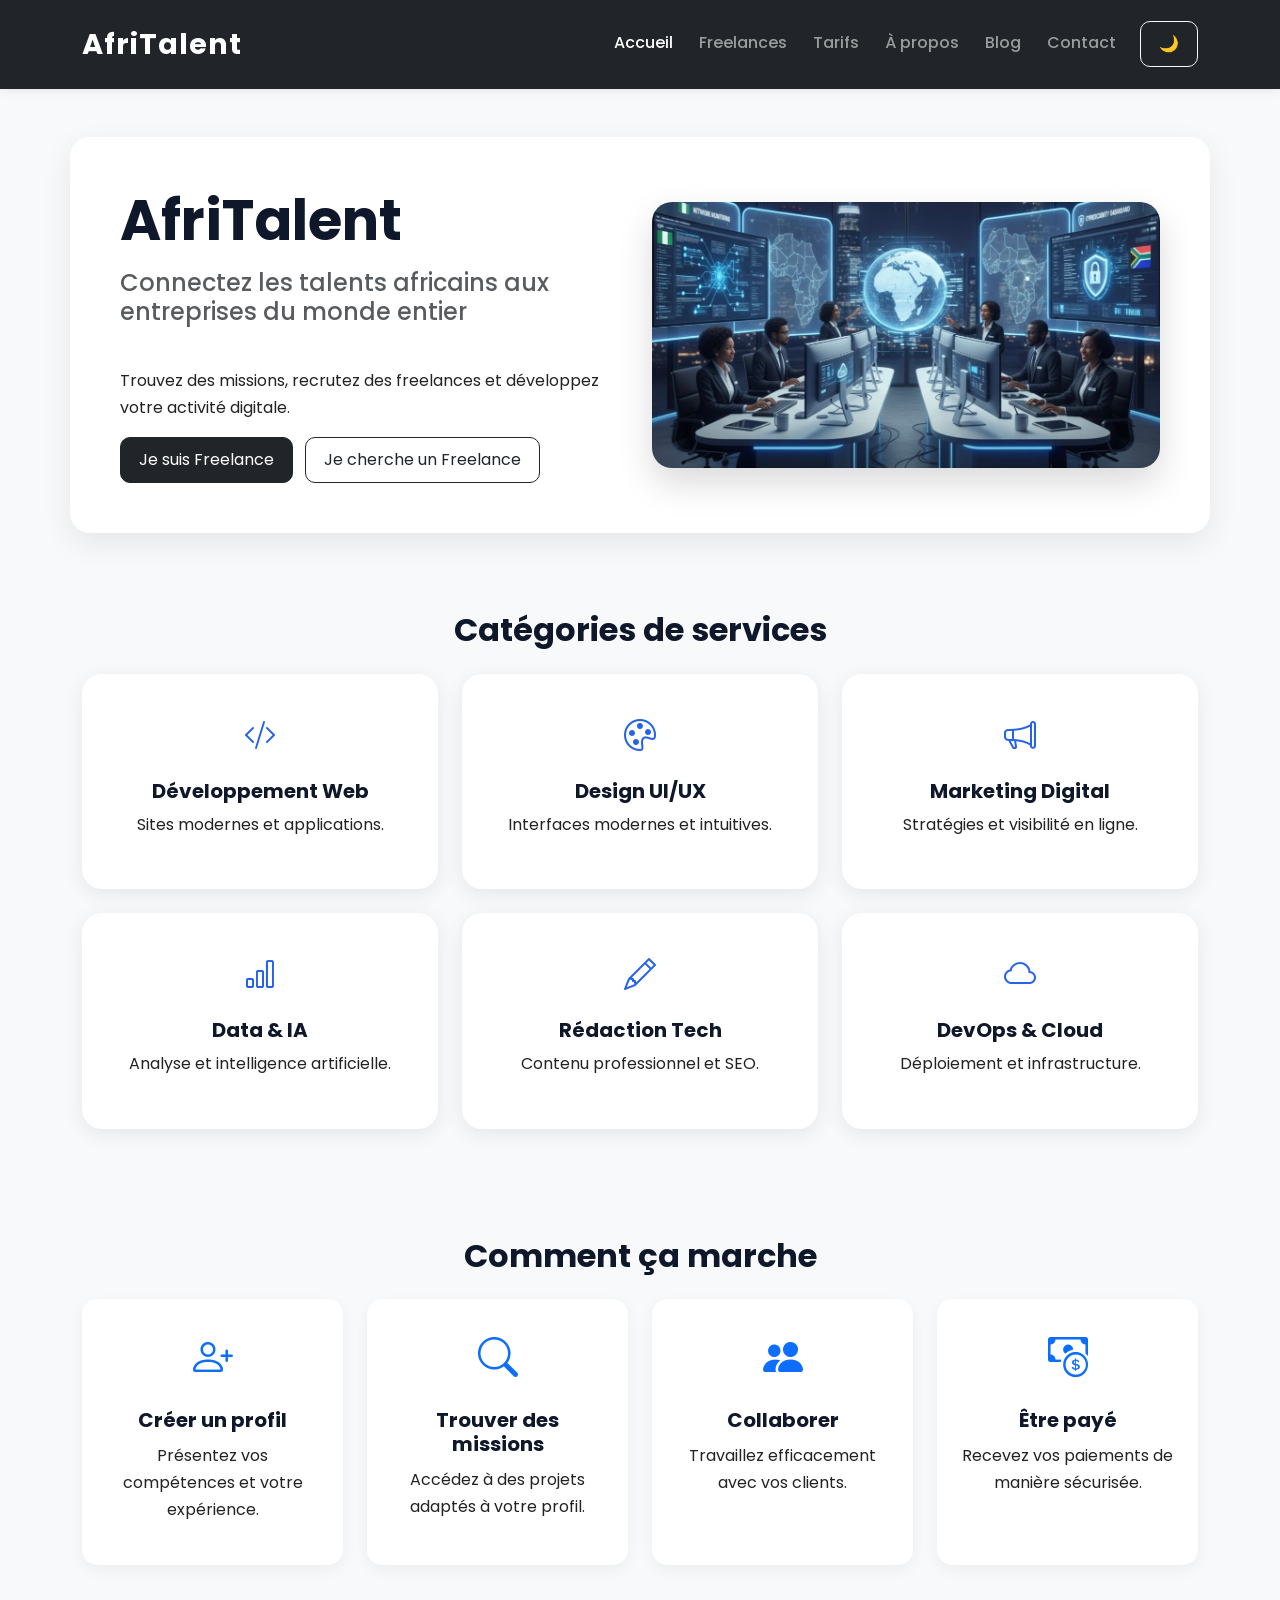
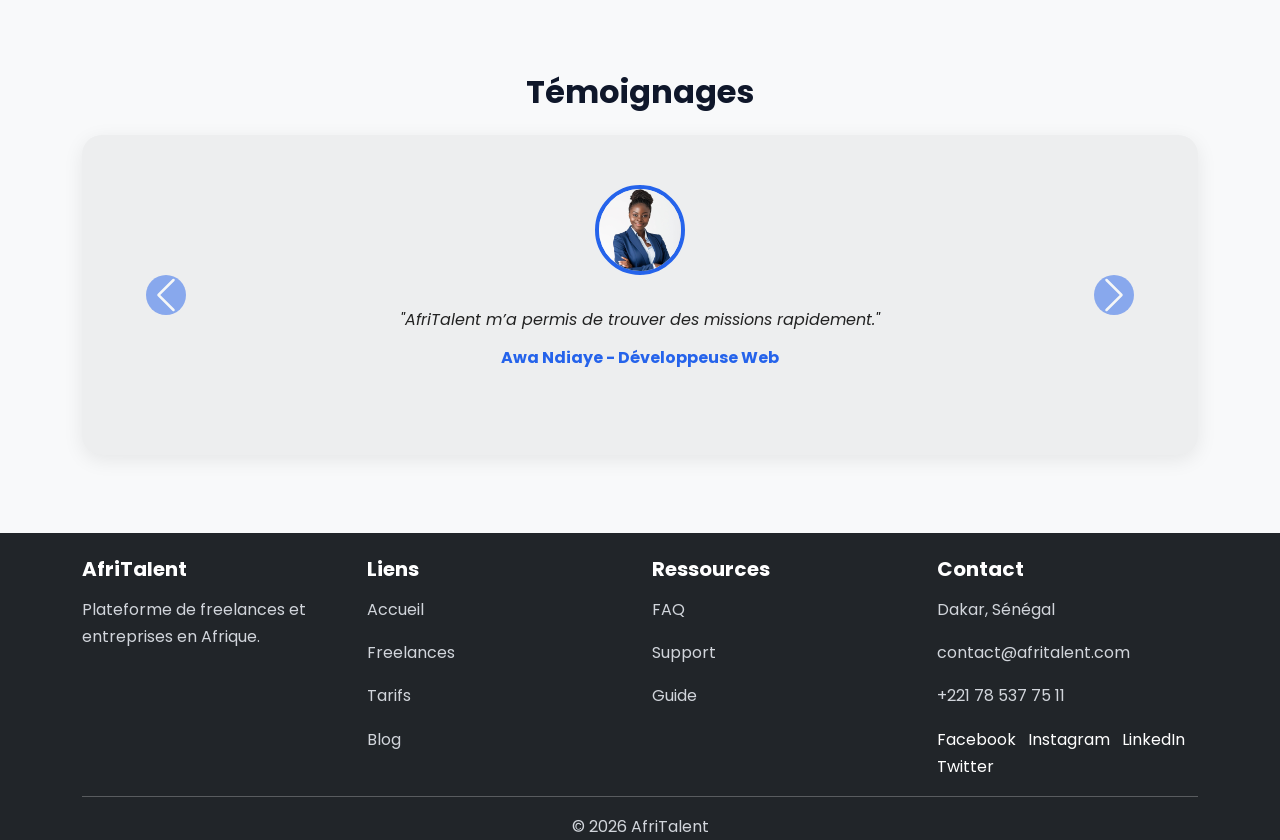
==== commit 578b71cc: "Commit 6 : JS : dark mode, navbar dynamique au scroll" ====
--- a/index.html
+++ b/index.html
@@ -36,7 +36,10 @@
 <li class="nav-item"><a class="nav-link" href="about.html">À propos</a></li>
 <li class="nav-item"><a class="nav-link" href="blog.html">Blog</a></li>
 <li class="nav-item"><a class="nav-link" href="contact.html">Contact</a></li>
-
+ 
+<button id="darkToggle" class="btn btn-outline-light ms-3">
+  🌙
+</button>
 </ul>
 
 </div>
@@ -289,8 +292,9 @@
 </div>
 
 </footer>
+<button id="topBtn">⬆</button>
 
 <script src="https://cdn.jsdelivr.net/npm/bootstrap@5.3.0/dist/js/bootstrap.bundle.min.js"></script>
-
+<script src="js/main.js"></script>
 </body>
 </html>
--- a/css/style.css
+++ b/css/style.css
@@ -422,5 +422,123 @@
   background:#000409;
   color:white;
 }
-/*freelance*/
-
+
+
+/* TABLETTE */
+@media (max-width: 768px){
+
+  h1{
+    font-size: 2.2rem;
+    text-align: center;
+  }
+
+  h2{
+    text-align: center;
+  }
+
+  .btn{
+    width: 100%;
+    margin-bottom: 10px;
+  }
+
+  .freelance-card{
+    margin-bottom: 20px;
+  }
+
+  .step-card{
+    margin-bottom: 15px;
+  }
+
+  .navbar-nav{
+    text-align: center;
+  }
+}
+
+/* MOBILE */
+@media (max-width: 375px){
+
+  h1{
+    font-size: 1.8rem;
+  }
+
+  h2{
+    font-size: 1.3rem;
+  }
+
+  .btn{
+    width: 100%;
+  }
+
+  .freelance-card img{
+    height: 200px;
+    object-fit: cover;
+  }
+
+  .step-card{
+    padding: 20px;
+  }
+
+  footer{
+    text-align: center;
+  }
+}
+
+
+body.dark{
+  background:#0f172a;
+  color:#ffffff;
+}
+
+body.dark h1,
+body.dark h2,
+body.dark h3,
+body.dark h4,
+body.dark h5,
+body.dark h6{
+  color:#ffffff;
+}
+
+body.dark .navbar{
+  background:#000 !important;
+}
+
+/* Cartes en mode sombre */
+body.dark .service-card,
+body.dark .step-card,
+body.dark .freelance-card,
+body.dark .p-4,
+body.dark .border{
+  background:#1e1e1e;
+  color:#ffffff;
+}
+
+
+.navbar.scrolled{
+  background:#000 !important;
+  box-shadow:0 5px 20px rgba(0,0,0,0.3);
+  transition:0.3s;
+}
+
+
+
+#topBtn{
+  position:fixed;
+  bottom:20px;
+  right:20px;
+  width:45px;
+  height:45px;
+  border-radius:50%;
+  border:none;
+  background:#000;
+  color:#fff;
+  display:none;
+  cursor:pointer;
+  display:flex;
+  align-items:center;
+  justify-content:center;
+  z-index:999;
+}
+
+#topBtn:hover{
+  transform:scale(1.1);
+}
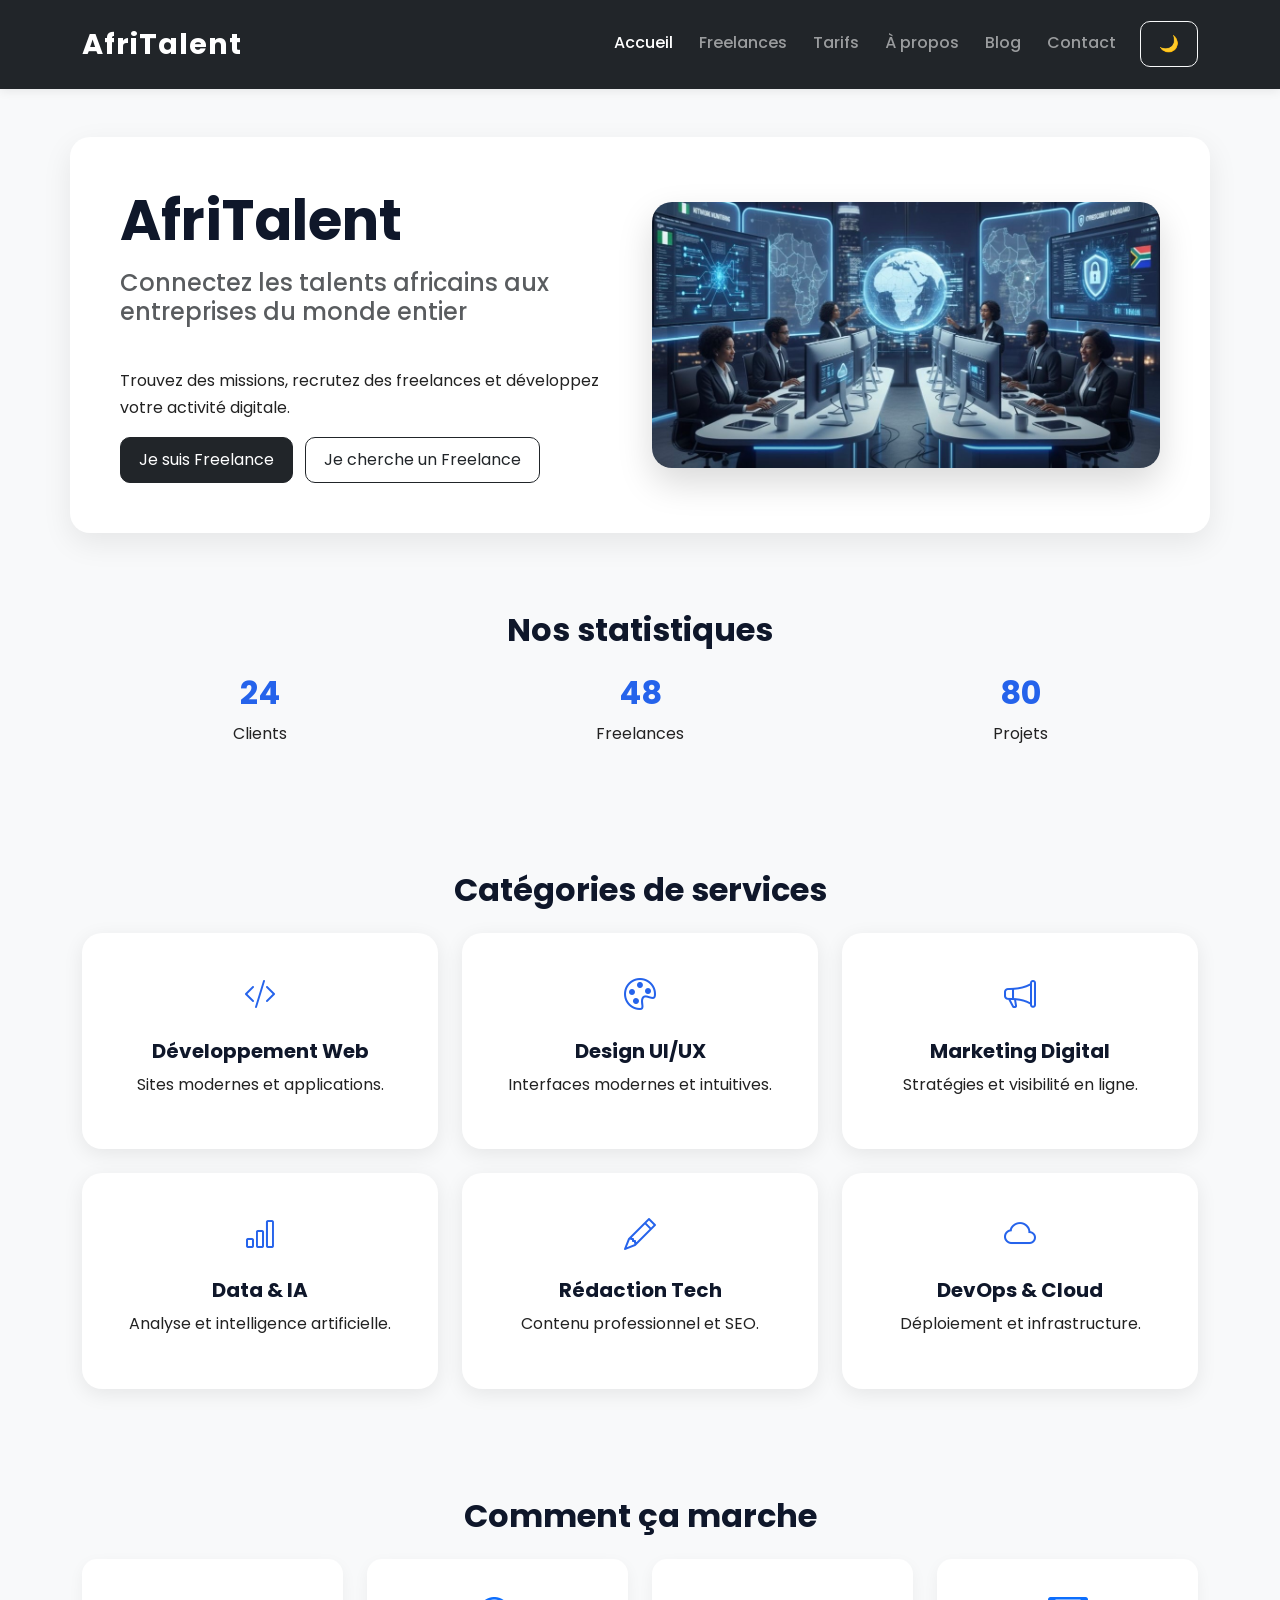
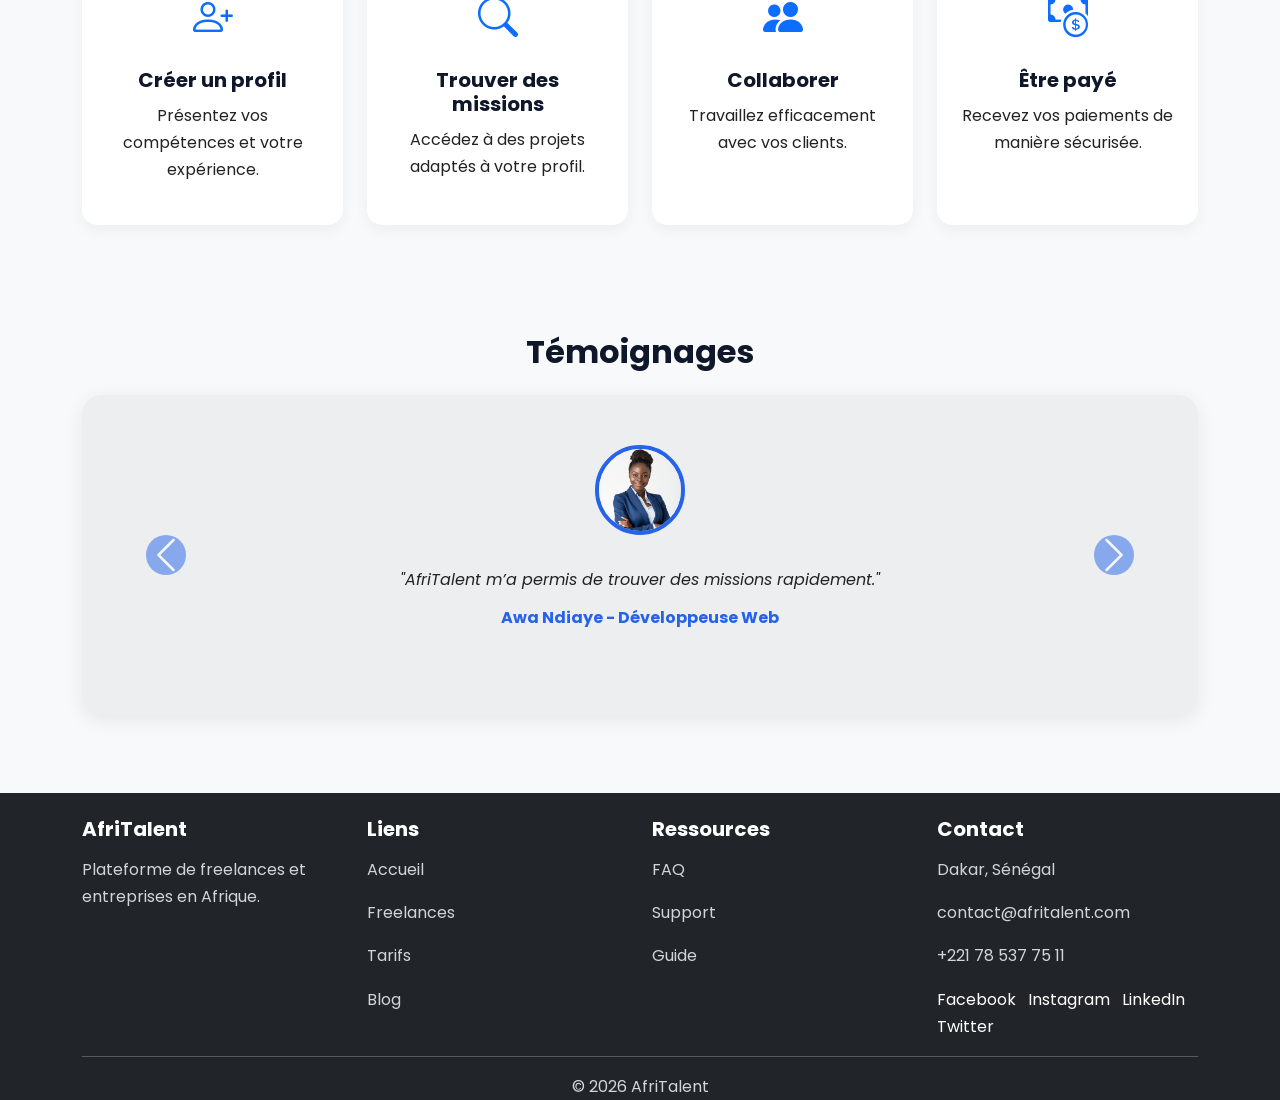
==== commit a740ff6f: "COMMIT 7 : JS compteurs annimes et animation fade-in des sections" ====
--- a/index.html
+++ b/index.html
@@ -92,6 +92,30 @@
 </div>
 
 </section>
+<section class="container my-5">
+
+  <h2 class="text-center mb-4">Nos statistiques</h2>
+
+  <div class="row text-center">
+
+    <div class="col-md-4">
+      <h3 class="counter" data-target="150">0</h3>
+      <p>Clients</p>
+    </div>
+
+    <div class="col-md-4">
+      <h3 class="counter" data-target="300">0</h3>
+      <p>Freelances</p>
+    </div>
+
+    <div class="col-md-4">
+      <h3 class="counter" data-target="500">0</h3>
+      <p>Projets</p>
+    </div>
+
+  </div>
+
+</section>
 
 <!-- CATEGORIES -->
 <section class="container my-5">
--- a/css/style.css
+++ b/css/style.css
@@ -541,4 +541,21 @@
 
 #topBtn:hover{
   transform:scale(1.1);
+}
+
+.hidden{
+  opacity:0;
+  transform:translateY(40px);
+  transition:0.6s ease;
+}
+
+.show{
+  opacity:1;
+  transform:translateY(0);
+}
+
+.counter{
+  font-size:2rem;
+  font-weight:bold;
+  color:#2563eb;
 }
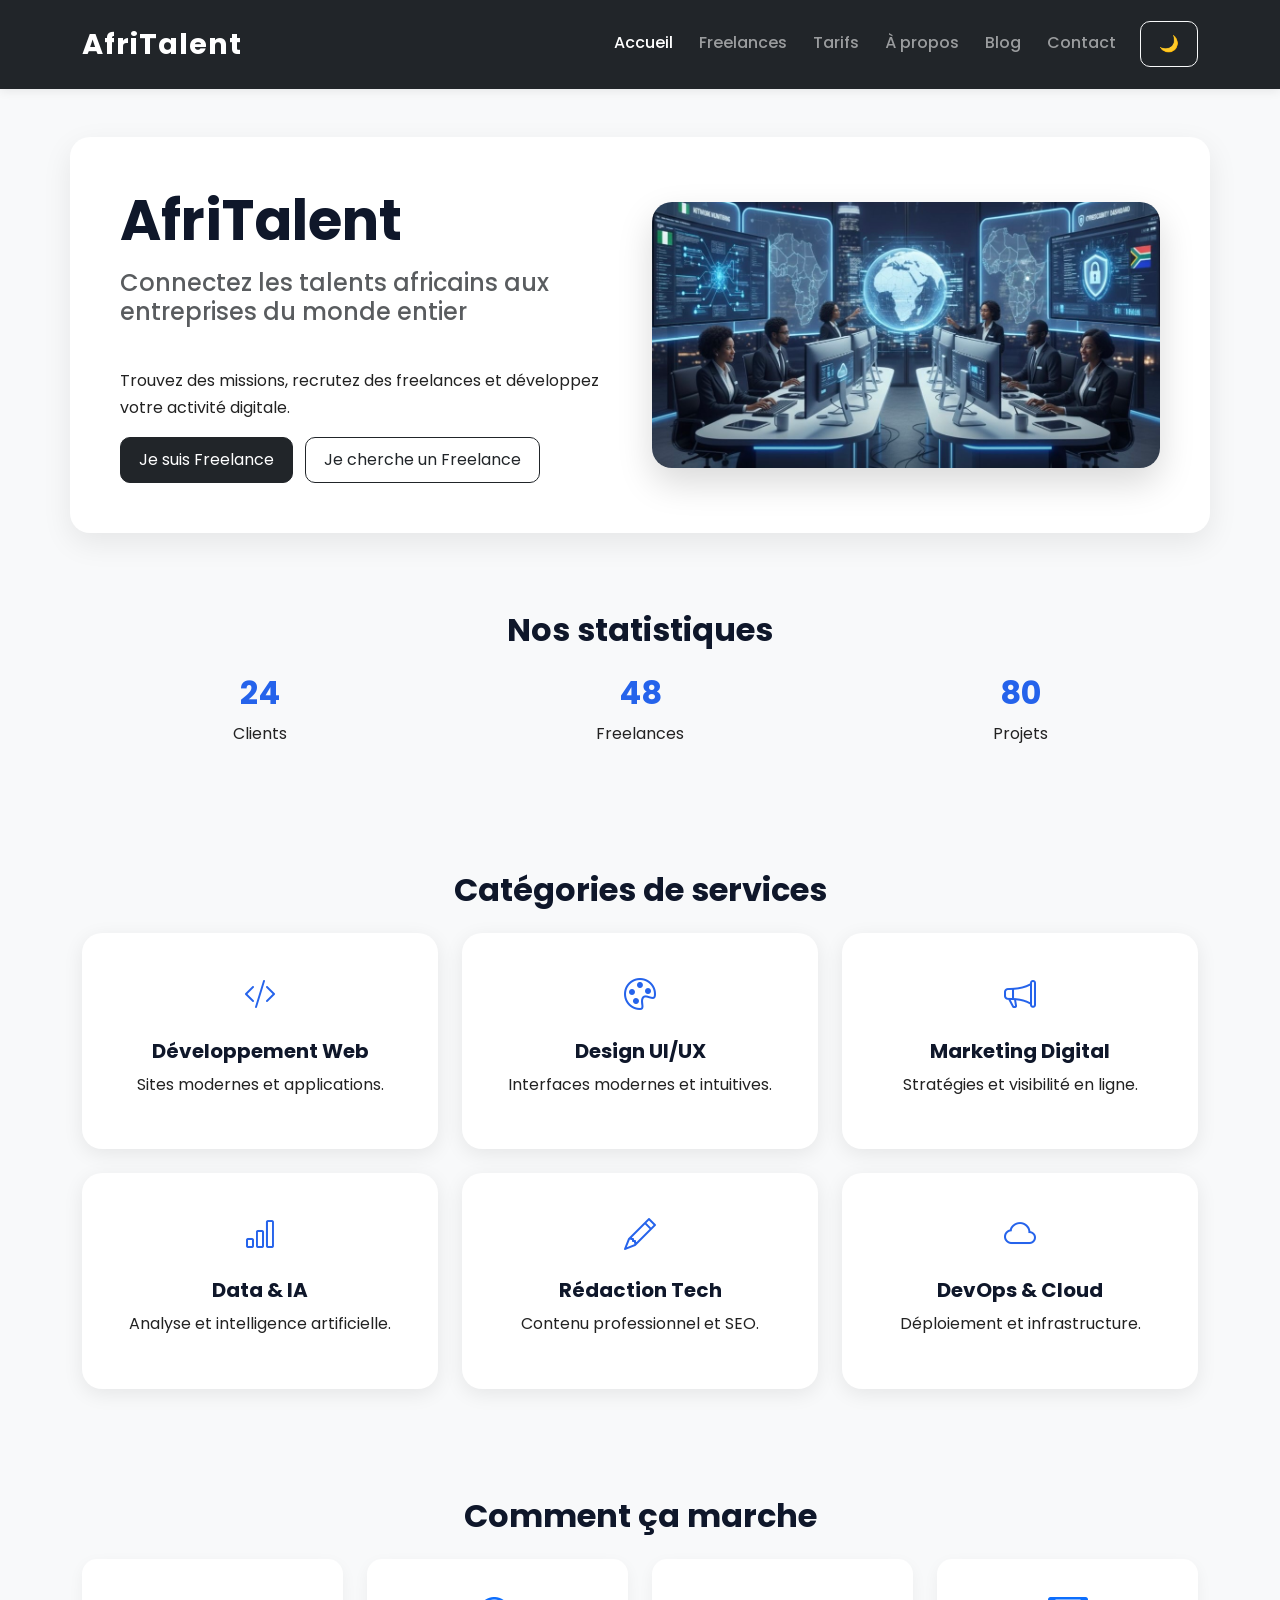
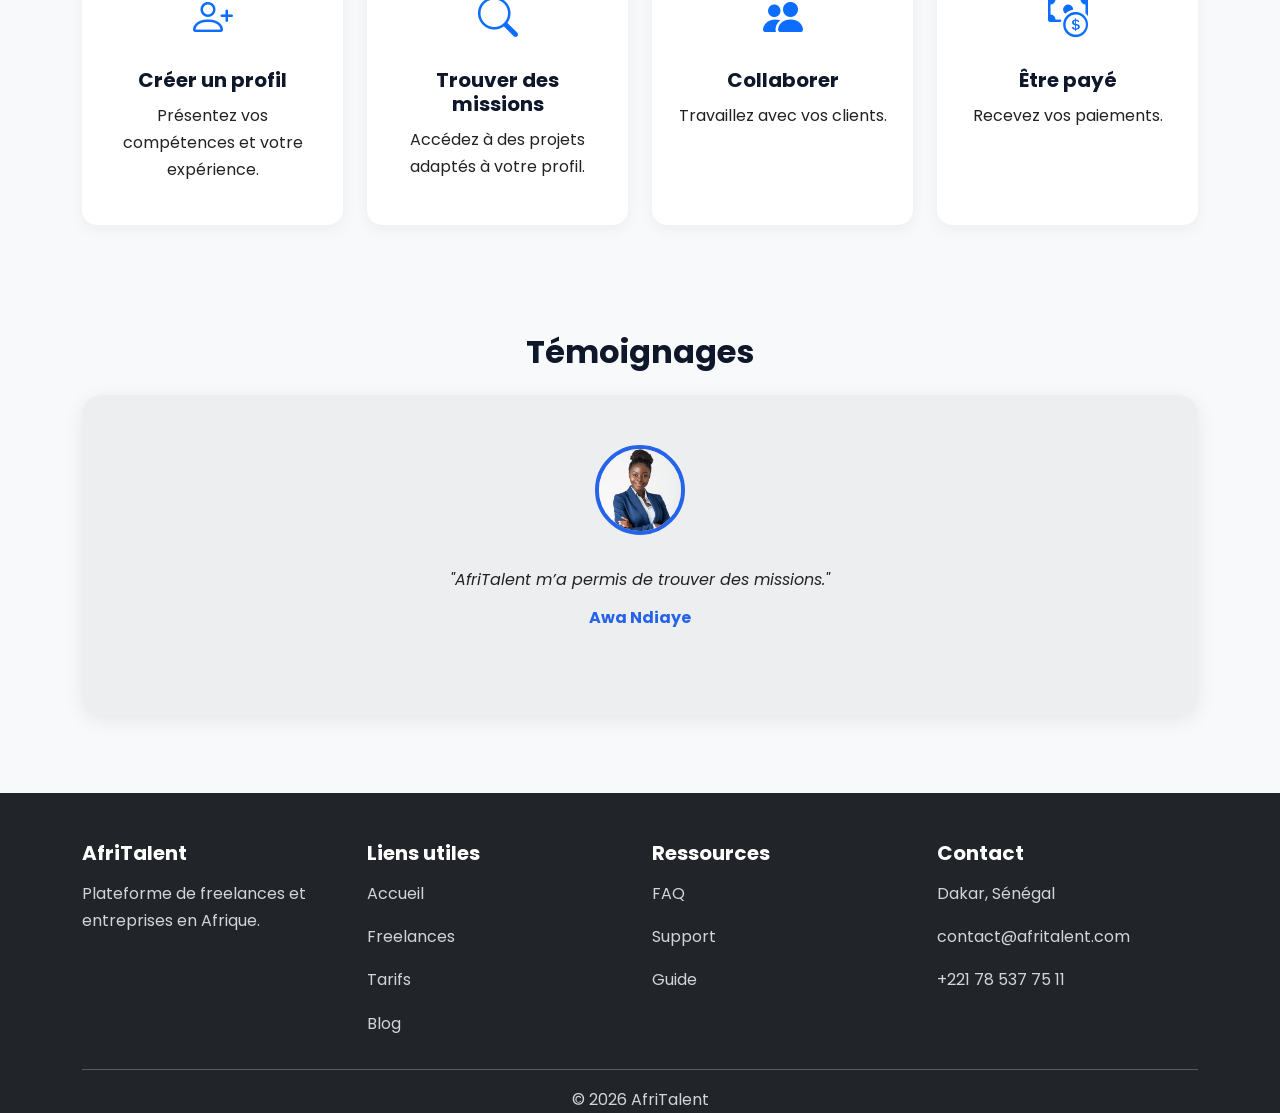
==== commit 9776e7f5: "COMMIT 9 : Finalisation ,correction responsive,optimisation du code et commentaires" ====
--- a/index.html
+++ b/index.html
@@ -17,81 +17,77 @@
 
 <!-- NAVBAR -->
 <header>
-<nav class="navbar navbar-expand-lg navbar-dark bg-dark sticky-top">
-<div class="container">
-
-<a class="navbar-brand" href="index.html">AfriTalent</a>
-
-<button class="navbar-toggler" type="button" data-bs-toggle="collapse" data-bs-target="#menu">
-<span class="navbar-toggler-icon"></span>
-</button>
-
-<div class="collapse navbar-collapse" id="menu">
-
-<ul class="navbar-nav ms-auto">
-
-<li class="nav-item"><a class="nav-link active" href="index.html">Accueil</a></li>
-<li class="nav-item"><a class="nav-link" href="freelances.html">Freelances</a></li>
-<li class="nav-item"><a class="nav-link" href="tarifs.html">Tarifs</a></li>
-<li class="nav-item"><a class="nav-link" href="about.html">À propos</a></li>
-<li class="nav-item"><a class="nav-link" href="blog.html">Blog</a></li>
-<li class="nav-item"><a class="nav-link" href="contact.html">Contact</a></li>
- 
-<button id="darkToggle" class="btn btn-outline-light ms-3">
-  🌙
-</button>
-</ul>
-
-</div>
-</div>
-</nav>
+  <nav class="navbar navbar-expand-lg navbar-dark bg-dark sticky-top">
+    <div class="container">
+
+      <a class="navbar-brand" href="index.html">AfriTalent</a>
+
+      <button class="navbar-toggler" type="button" data-bs-toggle="collapse" data-bs-target="#menu">
+        <span class="navbar-toggler-icon"></span>
+      </button>
+
+      <div class="collapse navbar-collapse" id="menu">
+
+        <ul class="navbar-nav ms-auto">
+
+          <li class="nav-item"><a class="nav-link active" href="index.html">Accueil</a></li>
+          <li class="nav-item"><a class="nav-link" href="freelances.html">Freelances</a></li>
+          <li class="nav-item"><a class="nav-link" href="tarifs.html">Tarifs</a></li>
+          <li class="nav-item"><a class="nav-link" href="about.html">À propos</a></li>
+          <li class="nav-item"><a class="nav-link" href="blog.html">Blog</a></li>
+          <li class="nav-item"><a class="nav-link" href="contact.html">Contact</a></li>
+
+          <button id="darkToggle" class="btn btn-outline-light ms-3">🌙</button>
+
+        </ul>
+
+      </div>
+    </div>
+  </nav>
 </header>
 
 <main>
 
-<!-- HERO FINAL -->
-<section class="container my-5">
-
-<div class="row align-items-center">
-
-  <!-- TEXTE -->
-  <div class="col-md-6">
-
-    <h1>AfriTalent</h1>
-
-    <h2 class="h4 text-muted">
-      Connectez les talents africains aux entreprises du monde entier
-    </h2>
-
-    <p>
-      Trouvez des missions, recrutez des freelances et développez votre activité digitale.
-    </p>
-
-    <div class="mt-3">
-
-      <a href="freelances.html" class="btn btn-dark me-2">
-        Je suis Freelance
-      </a>
-
-      <a href="contact.html" class="btn btn-outline-dark">
-        Je cherche un Freelance
-      </a>
-
-    </div>
-
-    
-  </div>
-
-  <!-- IMAGE -->
-  <div class="col-md-6 text-center">
-
-    <img src="images/hero.jpg" class="img-fluid rounded" alt="AfriTalent plateforme">
-
-  </div>
-
-</div>
-
-</section>
+<!-- HERO -->
+<section class="container my-5">
+
+  <div class="row align-items-center">
+
+    <div class="col-md-6">
+
+      <h1>AfriTalent</h1>
+
+      <h2 class="h4 text-muted">
+        Connectez les talents africains aux entreprises du monde entier
+      </h2>
+
+      <p>
+        Trouvez des missions, recrutez des freelances et développez votre activité digitale.
+      </p>
+
+      <div class="mt-3">
+
+        <a href="freelances.html" class="btn btn-dark me-2">
+          Je suis Freelance
+        </a>
+
+        <a href="contact.html" class="btn btn-outline-dark">
+          Je cherche un Freelance
+        </a>
+
+      </div>
+
+    </div>
+
+    <div class="col-md-6 text-center">
+      <img src="images/hero.jpg" class="img-fluid rounded" alt="AfriTalent plateforme">
+    </div>
+
+  </div>
+
+</section>
+
+<!-- STATISTIQUES -->
 <section class="container my-5">
 
   <h2 class="text-center mb-4">Nos statistiques</h2>
@@ -117,73 +113,72 @@
 
 </section>
 
-<!-- CATEGORIES -->
-<section class="container my-5">
-
-<h2 class="text-center mb-4">Catégories de services</h2>
-
-<div class="row text-center g-4">
-
-<div class="col-md-4">
-  <div class="service-card">
-    <i class="bi bi-code-slash fs-2"></i>
-    <h5 class="mt-3">Développement Web</h5>
-    <p>Sites modernes et applications.</p>
-  </div>
-</div>
-
-<div class="col-md-4">
-  <div class="service-card">
-    <i class="bi bi-palette fs-2"></i>
-    <h5 class="mt-3">Design UI/UX</h5>
-    <p>Interfaces modernes et intuitives.</p>
-  </div>
-</div>
-
-<div class="col-md-4">
-  <div class="service-card">
-    <i class="bi bi-megaphone fs-2"></i>
-    <h5 class="mt-3">Marketing Digital</h5>
-    <p>Stratégies et visibilité en ligne.</p>
-  </div>
-</div>
-
-<div class="col-md-4">
-  <div class="service-card">
-    <i class="bi bi-bar-chart fs-2"></i>
-    <h5 class="mt-3">Data & IA</h5>
-    <p>Analyse et intelligence artificielle.</p>
-  </div>
-</div>
-
-<div class="col-md-4">
-  <div class="service-card">
-    <i class="bi bi-pencil fs-2"></i>
-    <h5 class="mt-3">Rédaction Tech</h5>
-    <p>Contenu professionnel et SEO.</p>
-  </div>
-</div>
-
-<div class="col-md-4">
-  <div class="service-card">
-    <i class="bi bi-cloud fs-2"></i>
-    <h5 class="mt-3">DevOps & Cloud</h5>
-    <p>Déploiement et infrastructure.</p>
-  </div>
-</div>
-
-</div>
-
-</section>
-
-    <!-- COMMENT ÇA MARCHE -->
+<!-- CATÉGORIES -->
+<section class="container my-5">
+
+  <h2 class="text-center mb-4">Catégories de services</h2>
+
+  <div class="row text-center g-4">
+
+    <div class="col-md-4">
+      <div class="service-card">
+        <i class="bi bi-code-slash fs-2"></i>
+        <h5 class="mt-3">Développement Web</h5>
+        <p>Sites modernes et applications.</p>
+      </div>
+    </div>
+
+    <div class="col-md-4">
+      <div class="service-card">
+        <i class="bi bi-palette fs-2"></i>
+        <h5 class="mt-3">Design UI/UX</h5>
+        <p>Interfaces modernes et intuitives.</p>
+      </div>
+    </div>
+
+    <div class="col-md-4">
+      <div class="service-card">
+        <i class="bi bi-megaphone fs-2"></i>
+        <h5 class="mt-3">Marketing Digital</h5>
+        <p>Stratégies et visibilité en ligne.</p>
+      </div>
+    </div>
+
+    <div class="col-md-4">
+      <div class="service-card">
+        <i class="bi bi-bar-chart fs-2"></i>
+        <h5 class="mt-3">Data & IA</h5>
+        <p>Analyse et intelligence artificielle.</p>
+      </div>
+    </div>
+
+    <div class="col-md-4">
+      <div class="service-card">
+        <i class="bi bi-pencil fs-2"></i>
+        <h5 class="mt-3">Rédaction Tech</h5>
+        <p>Contenu professionnel et SEO.</p>
+      </div>
+    </div>
+
+    <div class="col-md-4">
+      <div class="service-card">
+        <i class="bi bi-cloud fs-2"></i>
+        <h5 class="mt-3">DevOps & Cloud</h5>
+        <p>Déploiement et infrastructure.</p>
+      </div>
+    </div>
+
+  </div>
+
+</section>
+
+<!-- COMMENT ÇA MARCHE -->
 <section class="container my-5">
 
   <h2 class="text-center mb-4">Comment ça marche</h2>
 
   <div class="row text-center g-4">
 
-    <!-- Étape 1 -->
     <div class="col-md-3">
       <div class="step-card">
         <i class="bi bi-person-plus fs-1"></i>
@@ -192,7 +187,6 @@
       </div>
     </div>
 
-    <!-- Étape 2 -->
     <div class="col-md-3">
       <div class="step-card">
         <i class="bi bi-search fs-1"></i>
@@ -201,124 +195,106 @@
       </div>
     </div>
 
-    <!-- Étape 3 -->
     <div class="col-md-3">
       <div class="step-card">
         <i class="bi bi-people-fill fs-1"></i>
         <h5 class="mt-3">Collaborer</h5>
-        <p>Travaillez efficacement avec vos clients.</p>
-      </div>
-    </div>
-
-    <!-- Étape 4 -->
+        <p>Travaillez avec vos clients.</p>
+      </div>
+    </div>
+
     <div class="col-md-3">
       <div class="step-card">
         <i class="bi bi-cash-coin fs-1"></i>
         <h5 class="mt-3">Être payé</h5>
-        <p>Recevez vos paiements de manière sécurisée.</p>
-      </div>
-    </div>
-
-  </div>
-
-</section>
-
-<!-- TÉMOIGNAGES CAROUSEL -->
-<section class="container my-5">
-
-<h2 class="text-center mb-4">Témoignages</h2>
-
-<div id="carouselTesti" class="carousel slide" data-bs-ride="carousel" data-bs-interval="2000">
-
-<div class="carousel-inner text-center">
-
-  <div class="carousel-item active">
-    <img src="images/testi1.jpg" class="rounded-circle mb-3" width="80" alt="Awa Ndiaye">
-    <p>"AfriTalent m’a permis de trouver des missions rapidement."</p>
-    <h6>Awa Ndiaye - Développeuse Web</h6>
-  </div>
-
-  <div class="carousel-item">
-    <img src="images/testi2.jpg" class="rounded-circle mb-3" width="80" alt="Mamadou Fall">
-    <p>"Plateforme simple et efficace."</p>
-    <h6>Mamadou Fall - Designer UI/UX</h6>
-  </div>
-
-  <div class="carousel-item">
-    <img src="images/testi3.jpg" class="rounded-circle mb-3" width="80" alt="Fatou Diop">
-    <p>"J’ai trouvé des clients internationaux."</p>
-    <h6>Fatou Diop - Marketing Digital</h6>
-  </div>
-
-</div>
-
-<button class="carousel-control-prev" type="button" data-bs-target="#carouselTesti" data-bs-slide="prev">
-<span class="carousel-control-prev-icon"></span>
-</button>
-
-<button class="carousel-control-next" type="button" data-bs-target="#carouselTesti" data-bs-slide="next">
-  <span class="carousel-control-next-icon"></span>
-</button>
-</div>
+        <p>Recevez vos paiements.</p>
+      </div>
+    </div>
+
+  </div>
+
+</section>
+
+<!-- TÉMOIGNAGES -->
+<section class="container my-5">
+
+  <h2 class="text-center mb-4">Témoignages</h2>
+
+  <div id="carouselTesti" class="carousel slide" data-bs-ride="carousel">
+
+    <div class="carousel-inner text-center">
+
+      <div class="carousel-item active">
+        <img src="images/testi1.jpg" class="rounded-circle mb-3" width="80" alt="">
+        <p>"AfriTalent m’a permis de trouver des missions."</p>
+        <h6>Awa Ndiaye</h6>
+      </div>
+
+      <div class="carousel-item">
+        <img src="images/testi2.jpg" class="rounded-circle mb-3" width="80" alt="">
+        <p>"Plateforme simple et efficace."</p>
+        <h6>Mamadou Fall</h6>
+      </div>
+
+      <div class="carousel-item">
+        <img src="images/testi3.jpg" class="rounded-circle mb-3" width="80" alt="">
+        <p>"Clients internationaux."</p>
+        <h6>Fatou Diop</h6>
+      </div>
+
+    </div>
+
+  </div>
 
 </section>
 
 </main>
 
-<!-- FOOTER FINAL -->
-<footer class="bg-dark text-white pt-4 mt-5">
-
-<div class="container">
-
-<div class="row">
-
-  <div class="col-md-3">
-    <h5>AfriTalent</h5>
-    <p>Plateforme de freelances et entreprises en Afrique.</p>
-  </div>
-
-  <div class="col-md-3">
-    <h5>Liens</h5>
-    <p>Accueil</p>
-    <p>Freelances</p>
-    <p>Tarifs</p>
-    <p>Blog</p>
-  </div>
-
-  <div class="col-md-3">
-    <h5>Ressources</h5>
-    <p>FAQ</p>
-    <p>Support</p>
-    <p>Guide</p>
-  </div>
-
-  <div class="col-md-3">
-    <h5>Contact</h5>
-    <p>Dakar, Sénégal</p>
-    <p>contact@afritalent.com</p>
-    <p>+221 78 537 75 11</p>
-
-    <div>
-      <a href="https://facebook.com" class="text-white me-2">Facebook</a>
-      <a href="https://instagram.com" class="text-white me-2">Instagram</a>
-      <a href="https://linkedin.com" class="text-white me-2">LinkedIn</a>
-      <a href="https://twitter.com" class="text-white">Twitter</a>
-    </div>
-
-  </div>
-
-</div>
-
-<hr>
-
-<p class="text-center mb-0">© 2026 AfriTalent</p>
-
-</div>
-
+<footer class="bg-dark text-white pt-5 mt-5">
+  <div class="container">
+
+    <div class="row">
+
+      <div class="col-md-3">
+        <h5>AfriTalent</h5>
+        <p>Plateforme de freelances et entreprises en Afrique.</p>
+      </div>
+
+      <div class="col-md-3">
+        <h5>Liens utiles</h5>
+        <p>Accueil</p>
+        <p>Freelances</p>
+        <p>Tarifs</p>
+        <p>Blog</p>
+      </div>
+
+      <div class="col-md-3">
+        <h5>Ressources</h5>
+        <p>FAQ</p>
+        <p>Support</p>
+        <p>Guide</p>
+      </div>
+
+      <div class="col-md-3">
+        <h5>Contact</h5>
+        <p>Dakar, Sénégal</p>
+        <p>contact@afritalent.com</p>
+        <p>+221 78 537 75 11</p>
+      </div>
+
+    </div>
+
+    <hr>
+
+    <p class="text-center mb-0">© 2026 AfriTalent</p>
+
+  </div>
 </footer>
+
 <button id="topBtn">⬆</button>
 
 <script src="https://cdn.jsdelivr.net/npm/bootstrap@5.3.0/dist/js/bootstrap.bundle.min.js"></script>
 <script src="js/main.js"></script>
+
 </body>
 </html>
--- a/css/style.css
+++ b/css/style.css
@@ -558,4 +558,39 @@
   font-size:2rem;
   font-weight:bold;
   color:#2563eb;
+}
+
+/* erreurs formulaire */
+.error{
+  color:red;
+  font-size:0.85rem;
+  margin-top:5px;
+}
+
+/* animation simple feedback */
+input, textarea, select{
+  transition:0.3s;
+}
+
+input:focus, textarea:focus, select:focus{
+  border-color:#2563eb;
+  box-shadow:0 0 5px rgba(37,99,235,0.3);
+}
+
+/* cartes freelances transition */
+.freelance-card{
+  transition:0.3s ease;
+}
+
+.freelance-card:hover{
+  transform:translateY(-5px);
+}
+
+/* bouton submit effet */
+button[type="submit"]{
+  transition:0.3s;
+}
+
+button[type="submit"]:hover{
+  transform:scale(1.03);
 }
